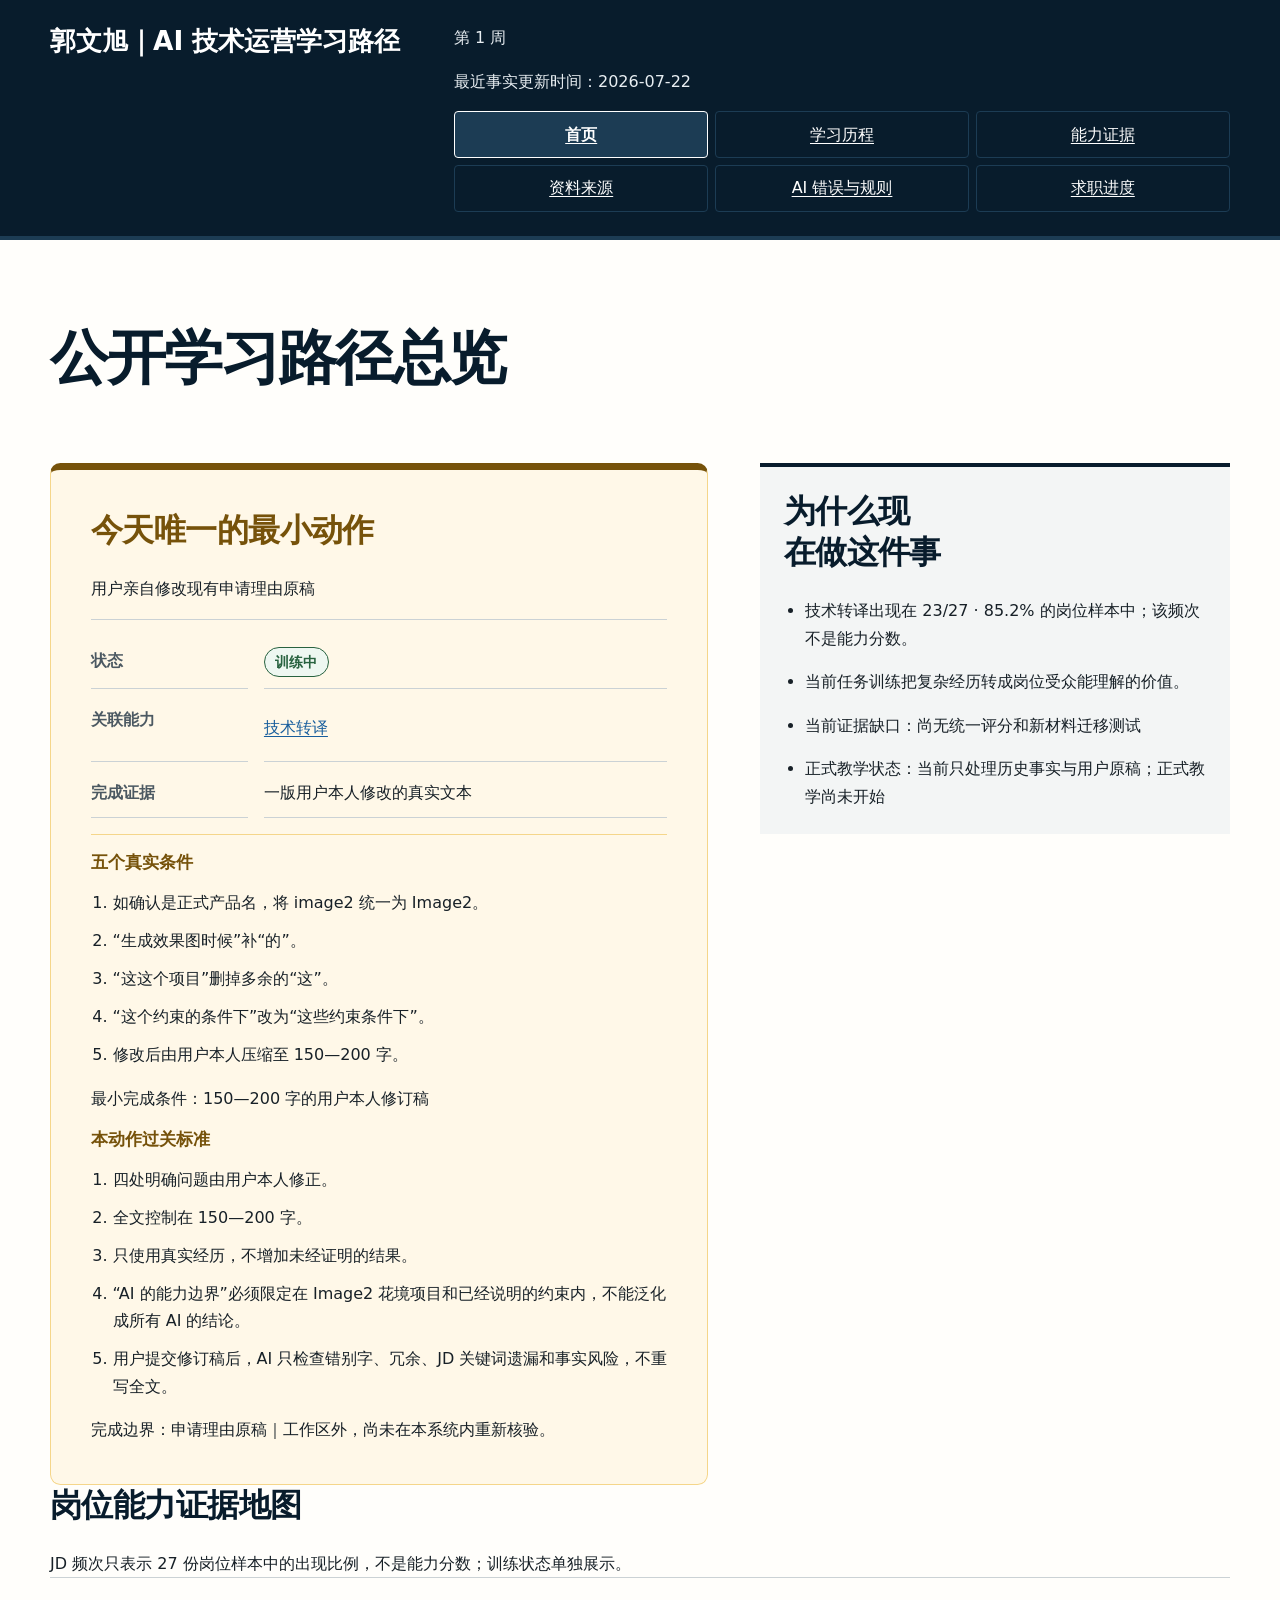
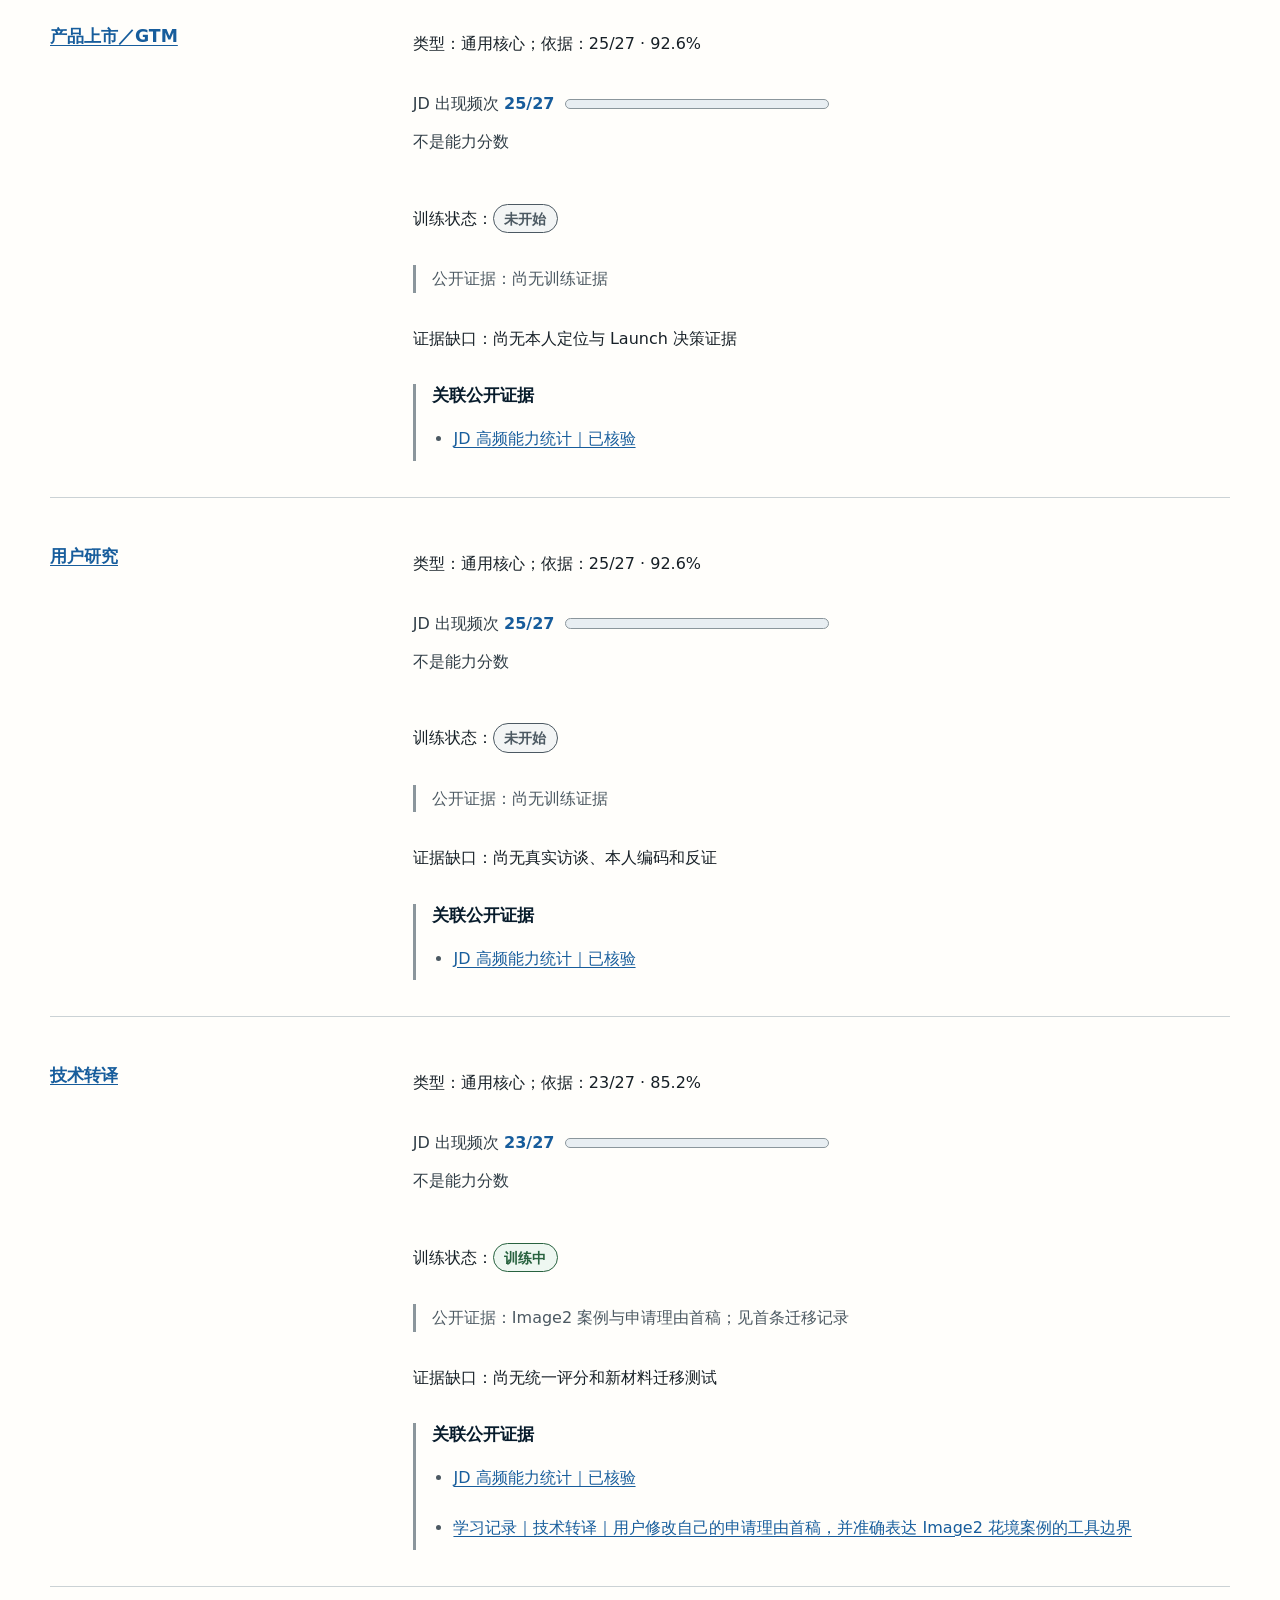
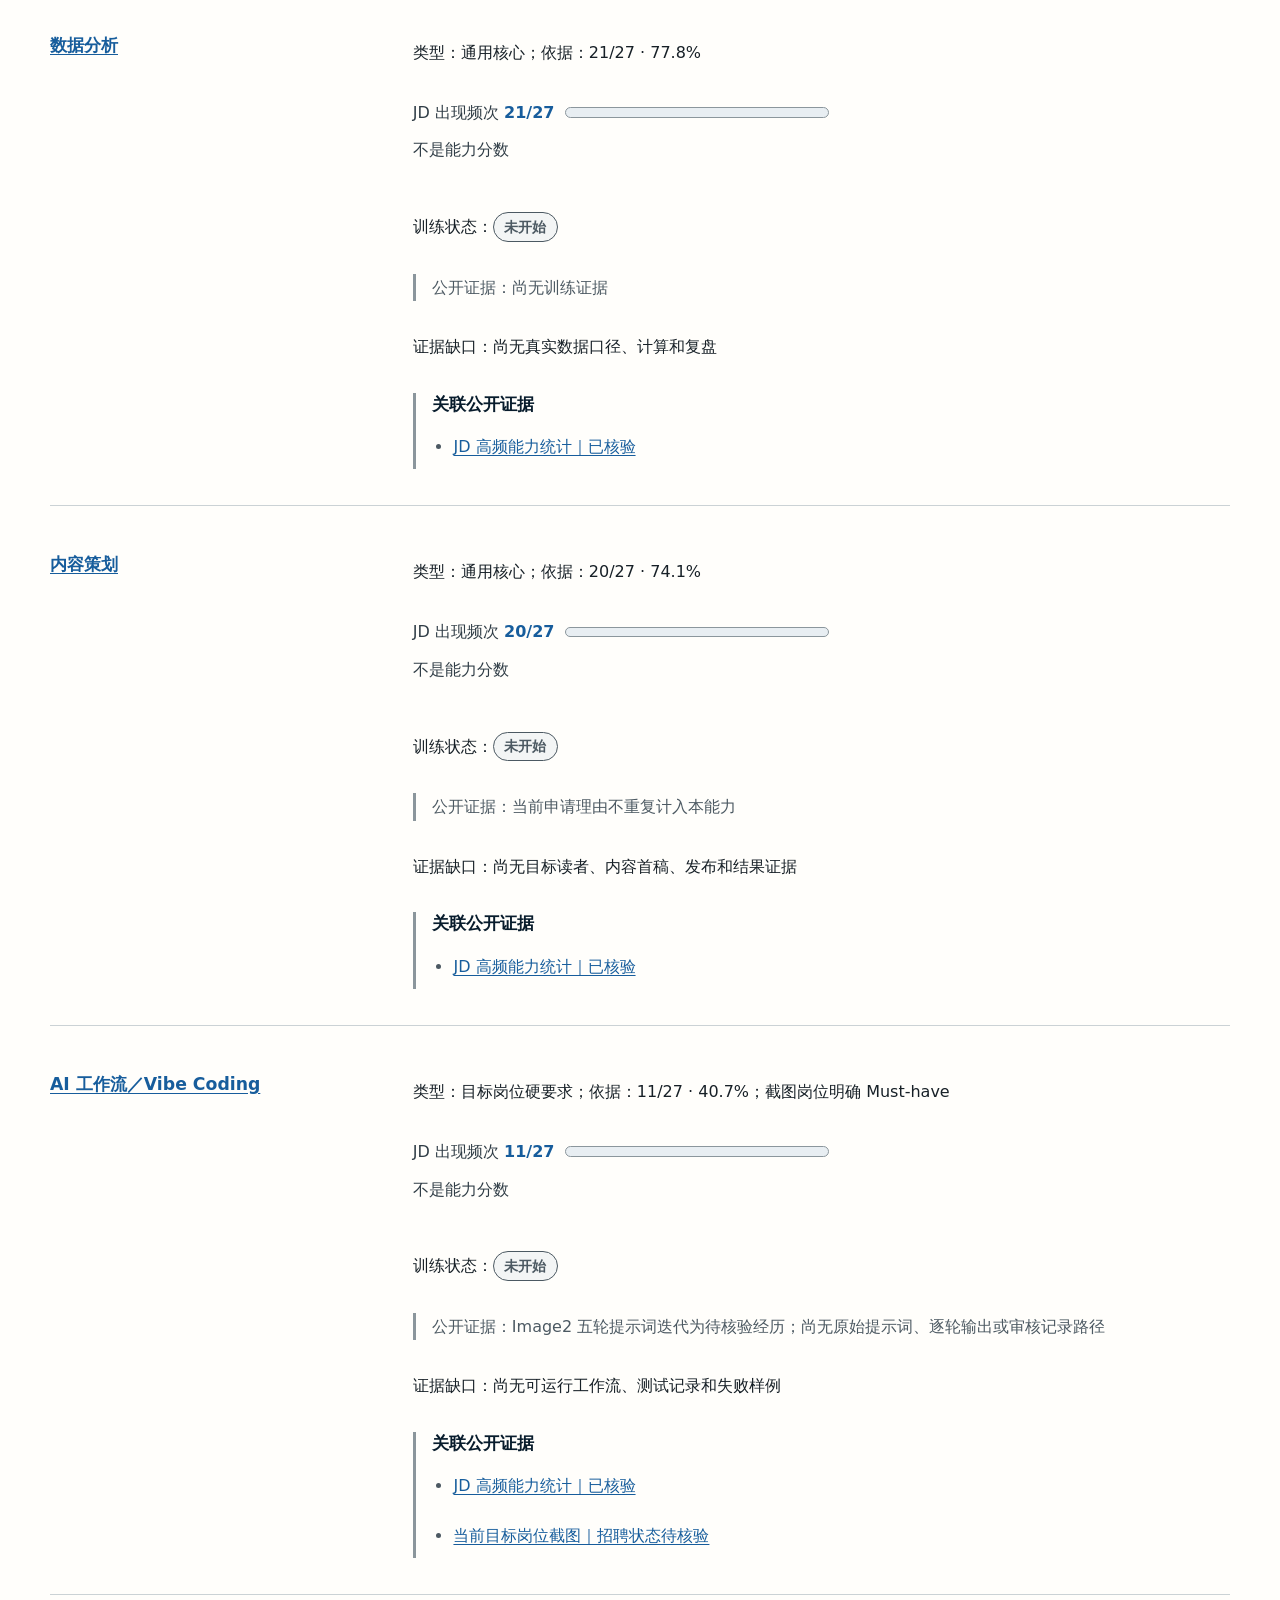
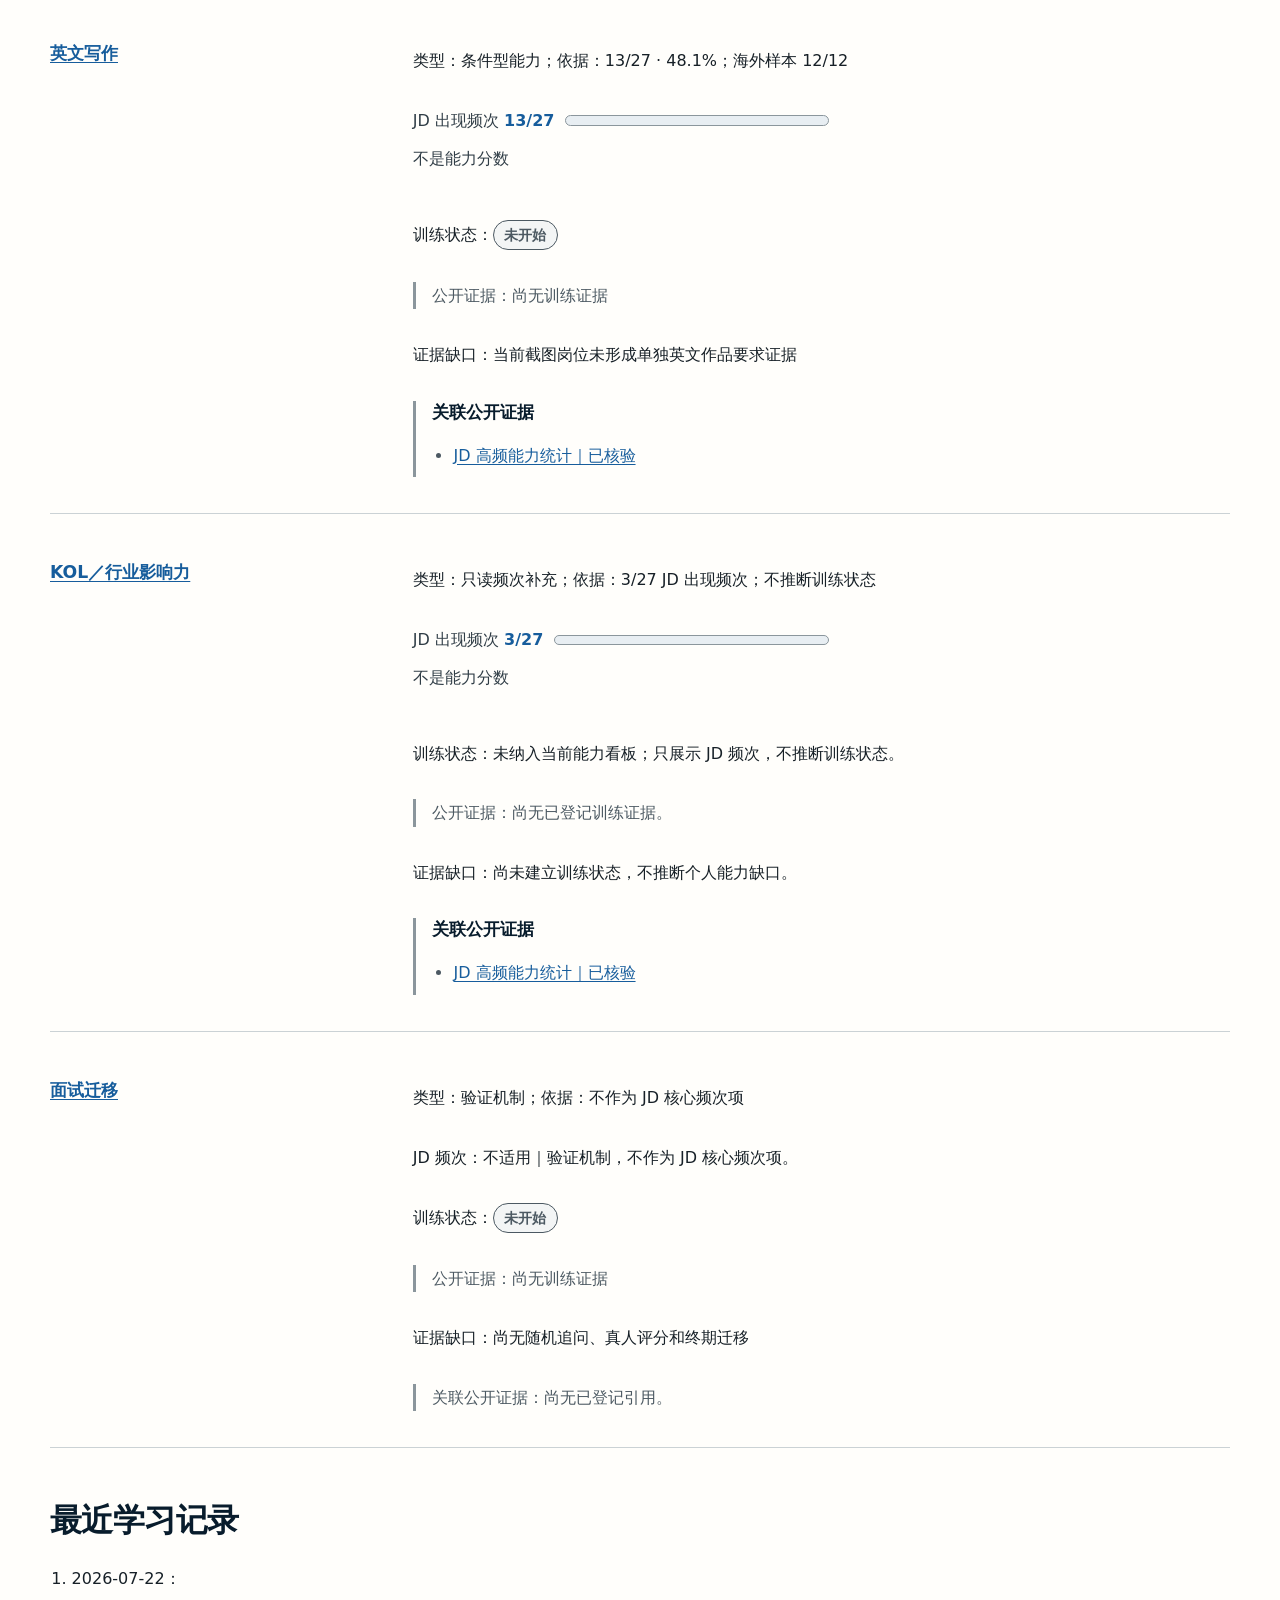
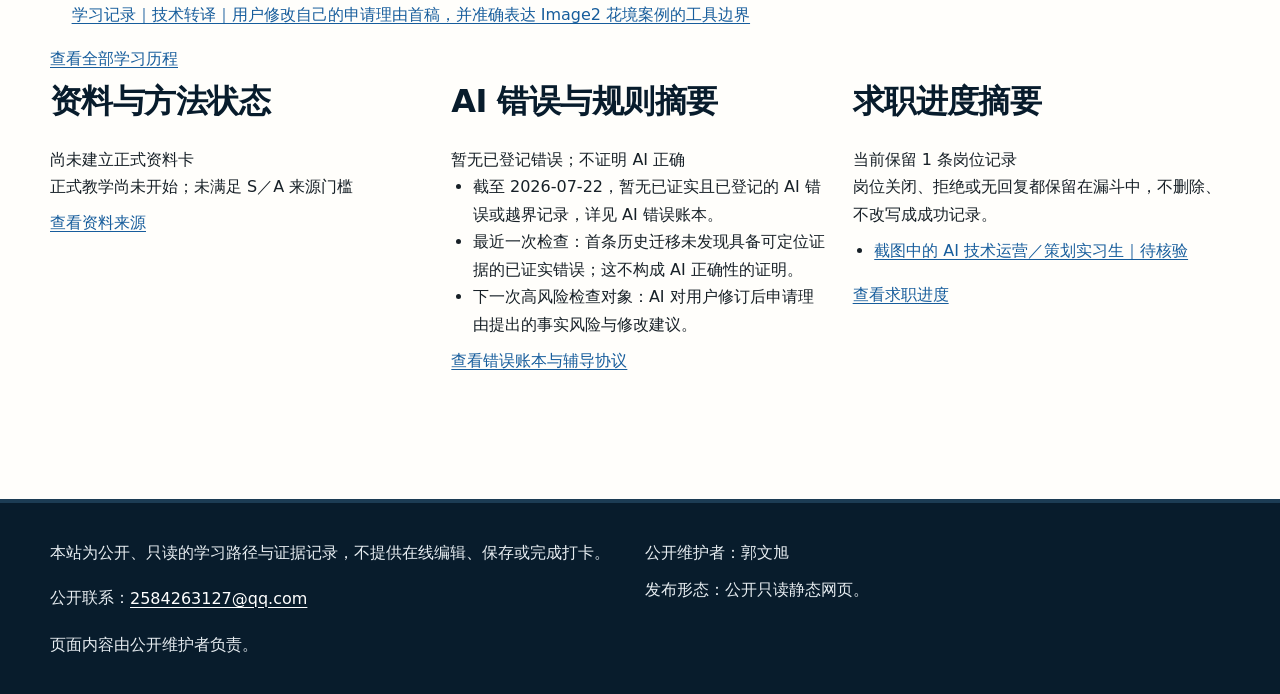
==== index.html @ a4976a93 "Publish learning path" ====
<!doctype html>
<html lang="zh-CN">
<head>
  <meta charset="utf-8">
  <meta name="viewport" content="width=device-width, initial-scale=1">
  <title>郭文旭｜AI 技术运营学习路径｜首页</title>
  <link rel="stylesheet" href="assets/site.css">
</head>
<body>
  <a class="skip-link" href="#main-content">跳到主要内容</a>
  <header class="site-header">
    <div class="page-shell">
      <p class="site-identity">郭文旭｜AI 技术运营学习路径</p>
      <p>第 1 周</p>
    <p>最近事实更新时间：<time datetime="2026-07-22">2026-07-22</time></p>
      <button class="nav-toggle" type="button" hidden data-nav-toggle aria-controls="site-navigation" aria-expanded="false">菜单</button>
      <nav id="site-navigation" class="site-nav" aria-label="主导航">
    <ul><li><a href="index.html" aria-current="page">首页</a></li><li><a href="learning.html">学习历程</a></li><li><a href="capabilities.html">能力证据</a></li><li><a href="sources.html">资料来源</a></li><li><a href="ai-errors.html">AI 错误与规则</a></li><li><a href="jobs.html">求职进度</a></li></ul>
  </nav>
    </div>
  </header>
  <main id="main-content" class="page-shell prose">
    <h1>公开学习路径总览</h1>
    <div class="action-cockpit">
    <section id="current-action" class="sole-action" aria-labelledby="current-action-title">
      <h2 id="current-action-title">今天唯一的最小动作</h2>
      <p>用户亲自修改现有申请理由原稿</p>
      <dl class="fact-list">
      <dt>状态</dt><dd><span class="status status--training">训练中</span></dd>
      <dt>关联能力</dt><dd><a href="capabilities.html#capability-technical-translation">技术转译</a></dd>
      <dt>完成证据</dt><dd>一版用户本人修改的真实文本</dd>
    </dl>
      <h3>五个真实条件</h3>
      <ol><li>如确认是正式产品名，将 image2 统一为 Image2。</li><li>“生成效果图时候”补“的”。</li><li>“这这个项目”删掉多余的“这”。</li><li>“这个约束的条件下”改为“这些约束条件下”。</li><li>修改后由用户本人压缩至 150—200 字。</li></ol>
      <p>最小完成条件：150—200 字的用户本人修订稿</p>
      <h3>本动作过关标准</h3>
      <ol><li>四处明确问题由用户本人修正。</li><li>全文控制在 150—200 字。</li><li>只使用真实经历，不增加未经证明的结果。</li><li>“AI 的能力边界”必须限定在 Image2 花境项目和已经说明的约束内，不能泛化成所有 AI 的结论。</li><li>用户提交修订稿后，AI 只检查错别字、冗余、JD 关键词遗漏和事实风险，不重写全文。</li></ol>
      <p>完成边界：申请理由原稿｜工作区外，尚未在本系统内重新核验。</p>
    </section>
    <section id="why-now" class="action-reason" aria-labelledby="why-now-title">
      <h2 id="why-now-title">为什么现在做这件事</h2>
      <ul>
        <li>技术转译出现在 23/27 · 85.2% 的岗位样本中；该频次不是能力分数。</li>
        <li>当前任务训练把复杂经历转成岗位受众能理解的价值。</li>
        <li>当前证据缺口：尚无统一评分和新材料迁移测试</li>
        <li>正式教学状态：当前只处理历史事实与用户原稿；正式教学尚未开始</li>
      </ul>
    </section>
    </div>
    <section id="capability-map" class="evidence-ledger" aria-labelledby="capability-map-title">
      <h2 id="capability-map-title">岗位能力证据地图</h2>
      <p>JD 频次只表示 27 份岗位样本中的出现比例，不是能力分数；训练状态单独展示。</p>
      <article id="home-capability-gtm" class="ledger-row">
    <h3><a href="capabilities.html#capability-gtm">产品上市／GTM</a></h3>
    <p>类型：通用核心；依据：25/27 · 92.6%</p>
    <figure class="frequency" aria-label="JD 出现频次 25/27；不是能力分数">
    <div class="frequency__meta">
      <span>JD 出现频次</span>
      <strong>25/27</strong>
    </div>
    <div class="frequency__track" aria-hidden="true">
      <span class="frequency__fill" style="--frequency: 25"></span>
    </div>
    <figcaption>不是能力分数</figcaption>
  </figure>
    <p>训练状态：<span class="status status--not-started">未开始</span></p>
    <p class="ledger-row__evidence">公开证据：尚无训练证据</p>
    <p>证据缺口：尚无本人定位与 Launch 决策证据</p>
    <div class="ledger-row__evidence related-evidence">
    <h3>关联公开证据</h3>
    <ul><li><a href="capabilities.html#evidence-JD-01">JD 高频能力统计｜已核验</a></li></ul>
  </div>
  </article><article id="home-capability-user-research" class="ledger-row">
    <h3><a href="capabilities.html#capability-user-research">用户研究</a></h3>
    <p>类型：通用核心；依据：25/27 · 92.6%</p>
    <figure class="frequency" aria-label="JD 出现频次 25/27；不是能力分数">
    <div class="frequency__meta">
      <span>JD 出现频次</span>
      <strong>25/27</strong>
    </div>
    <div class="frequency__track" aria-hidden="true">
      <span class="frequency__fill" style="--frequency: 25"></span>
    </div>
    <figcaption>不是能力分数</figcaption>
  </figure>
    <p>训练状态：<span class="status status--not-started">未开始</span></p>
    <p class="ledger-row__evidence">公开证据：尚无训练证据</p>
    <p>证据缺口：尚无真实访谈、本人编码和反证</p>
    <div class="ledger-row__evidence related-evidence">
    <h3>关联公开证据</h3>
    <ul><li><a href="capabilities.html#evidence-JD-01">JD 高频能力统计｜已核验</a></li></ul>
  </div>
  </article><article id="home-capability-technical-translation" class="ledger-row">
    <h3><a href="capabilities.html#capability-technical-translation">技术转译</a></h3>
    <p>类型：通用核心；依据：23/27 · 85.2%</p>
    <figure class="frequency" aria-label="JD 出现频次 23/27；不是能力分数">
    <div class="frequency__meta">
      <span>JD 出现频次</span>
      <strong>23/27</strong>
    </div>
    <div class="frequency__track" aria-hidden="true">
      <span class="frequency__fill" style="--frequency: 23"></span>
    </div>
    <figcaption>不是能力分数</figcaption>
  </figure>
    <p>训练状态：<span class="status status--training">训练中</span></p>
    <p class="ledger-row__evidence">公开证据：Image2 案例与申请理由首稿；见首条迁移记录</p>
    <p>证据缺口：尚无统一评分和新材料迁移测试</p>
    <div class="ledger-row__evidence related-evidence">
    <h3>关联公开证据</h3>
    <ul><li><a href="capabilities.html#evidence-JD-01">JD 高频能力统计｜已核验</a></li><li><a href="learning.html#learning-LOG-01">学习记录｜技术转译｜用户修改自己的申请理由首稿，并准确表达 Image2 花境案例的工具边界</a></li></ul>
  </div>
  </article><article id="home-capability-data-analysis" class="ledger-row">
    <h3><a href="capabilities.html#capability-data-analysis">数据分析</a></h3>
    <p>类型：通用核心；依据：21/27 · 77.8%</p>
    <figure class="frequency" aria-label="JD 出现频次 21/27；不是能力分数">
    <div class="frequency__meta">
      <span>JD 出现频次</span>
      <strong>21/27</strong>
    </div>
    <div class="frequency__track" aria-hidden="true">
      <span class="frequency__fill" style="--frequency: 21"></span>
    </div>
    <figcaption>不是能力分数</figcaption>
  </figure>
    <p>训练状态：<span class="status status--not-started">未开始</span></p>
    <p class="ledger-row__evidence">公开证据：尚无训练证据</p>
    <p>证据缺口：尚无真实数据口径、计算和复盘</p>
    <div class="ledger-row__evidence related-evidence">
    <h3>关联公开证据</h3>
    <ul><li><a href="capabilities.html#evidence-JD-01">JD 高频能力统计｜已核验</a></li></ul>
  </div>
  </article><article id="home-capability-content-planning" class="ledger-row">
    <h3><a href="capabilities.html#capability-content-planning">内容策划</a></h3>
    <p>类型：通用核心；依据：20/27 · 74.1%</p>
    <figure class="frequency" aria-label="JD 出现频次 20/27；不是能力分数">
    <div class="frequency__meta">
      <span>JD 出现频次</span>
      <strong>20/27</strong>
    </div>
    <div class="frequency__track" aria-hidden="true">
      <span class="frequency__fill" style="--frequency: 20"></span>
    </div>
    <figcaption>不是能力分数</figcaption>
  </figure>
    <p>训练状态：<span class="status status--not-started">未开始</span></p>
    <p class="ledger-row__evidence">公开证据：当前申请理由不重复计入本能力</p>
    <p>证据缺口：尚无目标读者、内容首稿、发布和结果证据</p>
    <div class="ledger-row__evidence related-evidence">
    <h3>关联公开证据</h3>
    <ul><li><a href="capabilities.html#evidence-JD-01">JD 高频能力统计｜已核验</a></li></ul>
  </div>
  </article><article id="home-capability-ai-workflow" class="ledger-row">
    <h3><a href="capabilities.html#capability-ai-workflow">AI 工作流／Vibe Coding</a></h3>
    <p>类型：目标岗位硬要求；依据：11/27 · 40.7%；截图岗位明确 Must-have</p>
    <figure class="frequency" aria-label="JD 出现频次 11/27；不是能力分数">
    <div class="frequency__meta">
      <span>JD 出现频次</span>
      <strong>11/27</strong>
    </div>
    <div class="frequency__track" aria-hidden="true">
      <span class="frequency__fill" style="--frequency: 11"></span>
    </div>
    <figcaption>不是能力分数</figcaption>
  </figure>
    <p>训练状态：<span class="status status--not-started">未开始</span></p>
    <p class="ledger-row__evidence">公开证据：Image2 五轮提示词迭代为待核验经历；尚无原始提示词、逐轮输出或审核记录路径</p>
    <p>证据缺口：尚无可运行工作流、测试记录和失败样例</p>
    <div class="ledger-row__evidence related-evidence">
    <h3>关联公开证据</h3>
    <ul><li><a href="capabilities.html#evidence-JD-01">JD 高频能力统计｜已核验</a></li><li><a href="capabilities.html#evidence-JD-02">当前目标岗位截图｜招聘状态待核验</a></li></ul>
  </div>
  </article><article id="home-capability-english-writing" class="ledger-row">
    <h3><a href="capabilities.html#capability-english-writing">英文写作</a></h3>
    <p>类型：条件型能力；依据：13/27 · 48.1%；海外样本 12/12</p>
    <figure class="frequency" aria-label="JD 出现频次 13/27；不是能力分数">
    <div class="frequency__meta">
      <span>JD 出现频次</span>
      <strong>13/27</strong>
    </div>
    <div class="frequency__track" aria-hidden="true">
      <span class="frequency__fill" style="--frequency: 13"></span>
    </div>
    <figcaption>不是能力分数</figcaption>
  </figure>
    <p>训练状态：<span class="status status--not-started">未开始</span></p>
    <p class="ledger-row__evidence">公开证据：尚无训练证据</p>
    <p>证据缺口：当前截图岗位未形成单独英文作品要求证据</p>
    <div class="ledger-row__evidence related-evidence">
    <h3>关联公开证据</h3>
    <ul><li><a href="capabilities.html#evidence-JD-01">JD 高频能力统计｜已核验</a></li></ul>
  </div>
  </article><article id="home-capability-kol-industry-influence" class="ledger-row">
    <h3><a href="capabilities.html#capability-kol-industry-influence">KOL／行业影响力</a></h3>
    <p>类型：只读频次补充；依据：3/27 JD 出现频次；不推断训练状态</p>
    <figure class="frequency" aria-label="JD 出现频次 3/27；不是能力分数">
    <div class="frequency__meta">
      <span>JD 出现频次</span>
      <strong>3/27</strong>
    </div>
    <div class="frequency__track" aria-hidden="true">
      <span class="frequency__fill" style="--frequency: 3"></span>
    </div>
    <figcaption>不是能力分数</figcaption>
  </figure>
    <p>训练状态：未纳入当前能力看板；只展示 JD 频次，不推断训练状态。</p>
    <p class="ledger-row__evidence">公开证据：尚无已登记训练证据。</p>
    <p>证据缺口：尚未建立训练状态，不推断个人能力缺口。</p>
    <div class="ledger-row__evidence related-evidence">
    <h3>关联公开证据</h3>
    <ul><li><a href="capabilities.html#evidence-JD-01">JD 高频能力统计｜已核验</a></li></ul>
  </div>
  </article><article id="home-capability-interview-transfer" class="ledger-row">
    <h3><a href="capabilities.html#capability-interview-transfer">面试迁移</a></h3>
    <p>类型：验证机制；依据：不作为 JD 核心频次项</p>
    <p>JD 频次：不适用｜验证机制，不作为 JD 核心频次项。</p>
    <p>训练状态：<span class="status status--not-started">未开始</span></p>
    <p class="ledger-row__evidence">公开证据：尚无训练证据</p>
    <p>证据缺口：尚无随机追问、真人评分和终期迁移</p>
    <p class="ledger-row__evidence">关联公开证据：尚无已登记引用。</p>
  </article>
    </section>
    <section id="recent-learning" class="recent-learning timeline" aria-labelledby="recent-learning-title">
      <h2 id="recent-learning-title">最近学习记录</h2>
      <ol><li>
    <time datetime="2026-07-22">2026-07-22</time>：
    <a href="learning.html#learning-LOG-01">学习记录｜技术转译｜用户修改自己的申请理由首稿，并准确表达 Image2 花境案例的工具边界</a>
  </li></ol>
      <p><a href="learning.html">查看全部学习历程</a></p>
    </section>
    <div class="summary-rail">
    <section id="sources-summary" aria-labelledby="sources-summary-title">
      <h2 id="sources-summary-title">资料与方法状态</h2>
      <p>尚未建立正式资料卡</p>
      <p>正式教学尚未开始；未满足 S／A 来源门槛</p>
      <p><a href="sources.html">查看资料来源</a></p>
    </section>
    <section id="ai-summary" aria-labelledby="ai-summary-title">
      <h2 id="ai-summary-title">AI 错误与规则摘要</h2>
      <p>暂无已登记错误；不证明 AI 正确</p>
      <ul><li>截至 2026-07-22，暂无已证实且已登记的 AI 错误或越界记录，详见 AI 错误账本。</li><li>最近一次检查：首条历史迁移未发现具备可定位证据的已证实错误；这不构成 AI 正确性的证明。</li><li>下一次高风险检查对象：AI 对用户修订后申请理由提出的事实风险与修改建议。</li></ul>
      <p><a href="ai-errors.html">查看错误账本与辅导协议</a></p>
    </section>
    <section id="jobs-summary" aria-labelledby="jobs-summary-title">
      <h2 id="jobs-summary-title">求职进度摘要</h2>
      <p>当前保留 1 条岗位记录</p>
      <p>岗位关闭、拒绝或无回复都保留在漏斗中，不删除、不改写成成功记录。</p>
      <ul><li><a href="jobs.html#job-JD-02">截图中的 AI 技术运营／策划实习生｜待核验</a></li></ul>
      <p><a href="jobs.html">查看求职进度</a></p>
    </section>
    </div>
  </main>
  <footer class="site-footer">
    <div class="page-shell">
      <p>本站为公开、只读的学习路径与证据记录，不提供在线编辑、保存或完成打卡。</p>
      <p>公开维护者：郭文旭</p>
      <p>公开联系：<a href="mailto:2584263127@qq.com">2584263127@qq.com</a></p>
      <p>发布形态：公开只读静态网页。</p>
      <p>页面内容由公开维护者负责。</p>
    </div>
  </footer>
  <script src="assets/site.js" defer></script>
</body>
</html>
---- assets/site.css ----
@layer reset, tokens, base, layout, components, utilities, preferences;

@layer reset {
  *,
  *::before,
  *::after {
    box-sizing: border-box;
  }

  html {
    color-scheme: light;
    text-size-adjust: 100%;
  }

  body,
  h1,
  h2,
  h3,
  p,
  ul,
  ol,
  dl,
  dd,
  figure {
    margin: 0;
  }

  ul,
  ol {
    padding-inline-start: 1.35rem;
  }

  button,
  input,
  select,
  textarea {
    font: inherit;
  }

  img,
  svg {
    display: block;
    max-inline-size: 100%;
  }

  table {
    border-collapse: collapse;
    border-spacing: 0;
  }
}

@layer tokens {
  :root {
    --navy-950: #081c2c;
    --navy-900: #102b40;
    --navy-800: #1c3c54;
    --navy-100: #e8eef2;
    --amber-50: #fff8e8;
    --amber-200: #f5d68a;
    --amber-800: #76520a;
    --blue-700: #175d9c;
    --blue-800: #134c80;
    --green-800: #28623f;
    --green-50: #eef7f1;
    --ink-950: #172027;
    --ink-800: #303d46;
    --ink-700: #4c5962;
    --ink-500: #6c7780;
    --paper: #fffefb;
    --surface: #ffffff;
    --surface-muted: #f3f5f5;
    --line: #cbd2d5;
    --line-strong: #8b969c;
    --focus: #202c33;
    --measure: 46rem;
    --space-1: 0.35rem;
    --space-2: 0.65rem;
    --space-3: 1rem;
    --space-4: 1.5rem;
    --space-5: 2.25rem;
    --space-6: 3.25rem;
    --radius-sm: 0.25rem;
    --radius-md: 0.65rem;
  }
}

@layer base {
  html {
    background: var(--paper);
    scroll-behavior: smooth;
  }

  body {
    min-inline-size: 20rem;
    color: var(--ink-950);
    background: var(--paper);
    font-family: "Microsoft YaHei", "PingFang SC", "Hiragino Sans GB", system-ui, sans-serif;
    font-size: 1rem;
    line-height: 1.72;
    text-rendering: optimizeLegibility;
  }

  main {
    display: block;
  }

  h1,
  h2,
  h3 {
    color: var(--navy-950);
    font-weight: 700;
    line-height: 1.28;
    text-wrap: balance;
  }

  h1 {
    max-inline-size: 18ch;
    font-size: clamp(2rem, 8vw, 3.7rem);
    letter-spacing: -0.035em;
  }

  h2 {
    font-size: clamp(1.35rem, 4vw, 2rem);
    letter-spacing: -0.018em;
  }

  h3 {
    font-size: 1.08rem;
  }

  p,
  li,
  dt,
  dd {
    max-inline-size: var(--measure);
  }

  a {
    color: var(--blue-700);
    text-decoration-color: currentColor;
    text-decoration-thickness: 0.08em;
    text-underline-offset: 0.18em;
  }

  a:hover {
    color: var(--blue-800);
    text-decoration-thickness: 0.14em;
  }

  a,
  code,
  td,
  dd {
    overflow-wrap: anywhere;
    word-break: break-word;
  }

  code {
    padding: 0.08em 0.25em;
    border: 1px solid var(--line);
    border-radius: var(--radius-sm);
    background: var(--surface-muted);
    font-family: ui-monospace, "Cascadia Mono", "Microsoft YaHei", monospace;
    font-size: 0.92em;
  }

  pre,
  pre code {
    max-inline-size: 100%;
    white-space: pre-wrap;
    overflow-wrap: anywhere;
    word-break: break-word;
  }

  strong {
    font-weight: 700;
  }

  :focus-visible {
    outline: 3px solid var(--focus);
    outline-offset: 3px;
    scroll-margin-block: 0.75rem;
  }

  .site-header :focus-visible,
  .site-footer :focus-visible {
    outline-color: var(--surface);
  }

  ::selection {
    color: var(--surface);
    background: var(--navy-800);
  }
}

@layer layout {
  .page-shell {
    inline-size: min(calc(100% - 2rem), 73.75rem);
    margin-inline: auto;
  }

  .site-header {
    background: var(--navy-950);
    color: var(--surface);
    border-block-end: 0.25rem solid var(--navy-800);
  }

  .site-header .page-shell {
    display: grid;
    gap: var(--space-3);
    padding-block: var(--space-4);
  }

  .site-header p {
    color: var(--navy-100);
  }

  .site-identity {
    color: var(--surface) !important;
    font-size: clamp(1.2rem, 5vw, 1.65rem);
    font-weight: 700;
    line-height: 1.3;
  }

  .site-nav,
  .site-nav li,
  .action-cockpit > *,
  .summary-rail > *,
  .evidence-ledger > *,
  .timeline > *,
  .fact-list > *,
  .prose > * {
    min-inline-size: 0;
  }

  .site-nav ul {
    display: grid;
    grid-template-columns: repeat(2, minmax(0, 1fr));
    gap: 0.4rem;
    padding: 0;
    list-style: none;
  }

  .site-nav a {
    display: flex;
    align-items: center;
    justify-content: center;
    min-block-size: 2.75rem;
    padding: 0.55rem 0.7rem;
    color: var(--surface);
    border: 1px solid var(--navy-800);
    border-radius: var(--radius-sm);
    text-align: center;
    text-decoration: underline;
    text-underline-offset: 0.2em;
  }

  .site-nav a[aria-current="page"] {
    border-color: var(--surface);
    background: var(--navy-800);
    font-weight: 700;
  }

  .prose {
    padding-block: clamp(2.25rem, 8vw, 5rem);
  }

  .prose > h1 {
    margin-block-end: clamp(2.25rem, 7vw, 4.25rem);
  }

  .prose > section + section,
  .prose > article + article,
  .prose > p + section {
    margin-block-start: var(--space-6);
  }

  .prose section > h2,
  .prose section > header {
    margin-block-end: var(--space-4);
  }

  .action-cockpit {
    display: grid;
    gap: var(--space-4);
    align-items: start;
  }

  .summary-rail {
    display: grid;
    grid-template-columns: minmax(0, 1fr);
    gap: var(--space-4);
  }

  .evidence-ledger,
  .capability-register,
  .source-register,
  .error-register,
  .job-register,
  .timeline {
    display: grid;
    gap: 0;
  }

  .site-footer {
    margin-block-start: var(--space-5);
    color: var(--navy-100);
    background: var(--navy-950);
    border-block-start: 0.25rem solid var(--navy-800);
  }

  .site-footer .page-shell {
    display: grid;
    gap: var(--space-2);
    padding-block: var(--space-5);
  }

  .site-footer a {
    color: var(--surface);
  }

  @media (min-width: 48rem) {
    .site-header .page-shell {
      grid-template-columns: minmax(13rem, 1fr) minmax(28rem, 2fr);
      align-items: end;
    }

    .site-header .site-identity {
      align-self: start;
      grid-row: 1 / span 2;
    }

    .site-header .site-nav {
      grid-column: 2;
    }

    .site-nav ul {
      grid-template-columns: repeat(3, minmax(0, 1fr));
    }

    .action-cockpit {
      grid-template-columns: minmax(0, 3fr) minmax(15rem, 2fr);
      gap: clamp(1.5rem, 4vw, 3.5rem);
    }

    .summary-rail {
      grid-template-columns: repeat(2, minmax(0, 1fr));
    }

    .site-footer .page-shell {
      grid-template-columns: repeat(2, minmax(0, 1fr));
    }
  }

  @media (min-width: 80rem) {
    .page-shell {
      max-inline-size: 73.75rem;
    }

    .action-cockpit {
      grid-template-columns: minmax(0, 7fr) minmax(20rem, 5fr);
    }

    .summary-rail {
      grid-template-columns: repeat(3, minmax(0, 1fr));
    }
  }
}

@layer components {
  .skip-link {
    position: fixed;
    z-index: 10;
    inset-block-start: 0.5rem;
    inset-inline-start: 0.5rem;
    min-block-size: 2.75rem;
    padding: 0.65rem 1rem;
    color: var(--surface);
    background: var(--navy-950);
    border: 2px solid var(--surface);
    transform: translateY(-150%);
  }

  .skip-link:focus {
    transform: translateY(0);
  }

  .nav-toggle {
    inline-size: 100%;
    min-block-size: 2.75rem;
    padding: 0.55rem 1rem;
    color: var(--surface);
    background: transparent;
    border: 1px solid var(--surface);
    border-radius: var(--radius-sm);
    cursor: pointer;
  }

  .nav-ready .nav-toggle[aria-expanded="false"] + .site-nav {
    display: none;
  }

  .sole-action {
    padding: clamp(1.25rem, 5vw, 2.5rem);
    background: var(--amber-50);
    border: 1px solid var(--amber-200);
    border-block-start: 0.45rem solid var(--amber-800);
    border-radius: var(--radius-md);
  }

  .sole-action > * + * {
    margin-block-start: var(--space-3);
  }

  .sole-action h2,
  .sole-action h3 {
    color: var(--amber-800);
  }

  .sole-action dl {
    display: grid;
    grid-template-columns: minmax(6rem, max-content) minmax(0, 1fr);
    gap: 0.35rem 1rem;
    padding-block: var(--space-3);
    border-block: 1px solid var(--amber-200);
  }

  .sole-action dt {
    color: var(--amber-800);
    font-weight: 700;
  }

  .sole-action ol,
  .sole-action ul {
    display: grid;
    gap: var(--space-2);
  }

  .action-reason {
    padding: var(--space-4);
    border-block-start: 0.25rem solid var(--navy-950);
    background: var(--surface-muted);
  }

  .action-reason h2 {
    max-inline-size: 12ch;
  }

  .action-reason ul {
    display: grid;
    gap: var(--space-3);
    margin-block-start: var(--space-4);
  }

  .summary-panel {
    padding-block: var(--space-4);
    border-block-start: 2px solid var(--navy-950);
  }

  .summary-panel > * + * {
    margin-block-start: var(--space-2);
  }

  .summary-panel h2 {
    font-size: 1.25rem;
  }

  .ledger-row,
  .timeline-entry,
  .source-register > article,
  .error-register > article,
  .job-register > article,
  .capability-register > article {
    padding-block: var(--space-5);
    border-block-start: 1px solid var(--line);
  }

  .ledger-row:last-child,
  .timeline-entry:last-child,
  .source-register > article:last-child,
  .error-register > article:last-child,
  .job-register > article:last-child,
  .capability-register > article:last-child {
    border-block-end: 1px solid var(--line);
  }

  .ledger-row > *,
  .timeline-entry > *,
  .source-register > article > *,
  .error-register > article > *,
  .job-register > article > *,
  .capability-register > article > * {
    margin-block-start: var(--space-3);
  }

  .ledger-row > :first-child,
  .timeline-entry > :first-child,
  .source-register > article > :first-child,
  .error-register > article > :first-child,
  .job-register > article > :first-child,
  .capability-register > article > :first-child {
    margin-block-start: 0;
  }

  .ledger-row__heading {
    display: flex;
    flex-wrap: wrap;
    gap: var(--space-2) var(--space-3);
    align-items: baseline;
  }

  .ledger-row__evidence,
  .related-evidence {
    padding-inline-start: var(--space-3);
    border-inline-start: 0.2rem solid var(--line-strong);
    color: var(--ink-700);
  }

  .related-evidence ul {
    display: grid;
    gap: var(--space-1);
    margin-block-start: var(--space-2);
  }

  .fact-list,
  dl.fact-list {
    display: grid;
    grid-template-columns: minmax(0, 1fr);
    border-block-start: 1px solid var(--line);
  }

  .fact-list dt,
  .fact-list dd {
    padding-block: 0.7rem;
    border-block-end: 1px solid var(--line);
  }

  .fact-list dt {
    padding-inline-end: var(--space-3);
    padding-block-end: 0.2rem;
    color: var(--ink-700);
    font-weight: 700;
  }

  .fact-list dd {
    min-inline-size: 0;
    padding-block-start: 0.2rem;
  }

  .status {
    display: inline-flex;
    align-items: center;
    min-block-size: 1.85rem;
    padding: 0.18rem 0.65rem;
    color: var(--ink-800);
    background: var(--surface);
    border: 1px solid currentColor;
    border-radius: 99rem;
    font-size: 0.9rem;
    font-weight: 700;
    line-height: 1.25;
  }

  .status--training,
  .status--verified,
  .status--positive {
    color: var(--green-800);
    background: var(--green-50);
  }

  .status--pending,
  .status--not-started,
  .status--unmeasured,
  .status--neutral {
    color: var(--ink-700);
    background: var(--surface-muted);
  }

  .status--closed,
  .status--rejected,
  .status--warning {
    color: var(--ink-950);
    background: var(--surface-muted);
    border-style: dashed;
  }

  .frequency {
    display: grid;
    grid-template-columns: minmax(4.2rem, max-content) minmax(6rem, 1fr);
    gap: var(--space-2);
    align-items: center;
    max-inline-size: 26rem;
    margin-block: var(--space-3);
    color: var(--ink-800);
  }

  .frequency strong {
    color: var(--blue-700);
    font-variant-numeric: tabular-nums;
  }

  .frequency__track {
    overflow: hidden;
    block-size: 0.65rem;
    background: var(--navy-100);
    border: 1px solid var(--line-strong);
    border-radius: 99rem;
  }

  .frequency__fill {
    inline-size: calc(min(var(--frequency), 27) / 27 * 100%);
    max-inline-size: 100%;
    block-size: 100%;
    background: var(--blue-700);
  }

  .empty-state,
  [role="status"].empty-state {
    padding: var(--space-4);
    border: 1px dashed var(--line-strong);
    background: var(--surface-muted);
  }

  .empty-state > * + * {
    margin-block-start: var(--space-2);
  }

  .timeline {
    position: relative;
  }

  .timeline-entry {
    padding-inline-start: var(--space-4);
    border-inline-start: 0.2rem solid var(--line-strong);
  }

  .timeline-entry header p,
  .timeline-entry time {
    color: var(--ink-700);
    font-variant-numeric: tabular-nums;
  }

  .responsive-table {
    display: block;
    inline-size: 100%;
    margin-block: var(--space-4);
  }

  .responsive-table thead {
    position: absolute;
    inline-size: 1px;
    block-size: 1px;
    overflow: hidden;
    clip-path: inset(50%);
    white-space: nowrap;
  }

  .responsive-table tbody,
  .responsive-table tr,
  .responsive-table td {
    display: block;
    inline-size: 100%;
  }

  .responsive-table tr {
    padding-block: var(--space-2);
    border-block-start: 1px solid var(--line-strong);
  }

  .responsive-table tr:last-child {
    border-block-end: 1px solid var(--line-strong);
  }

  .responsive-table td {
    display: grid;
    grid-template-columns: minmax(6.5rem, 0.8fr) minmax(0, 1.4fr);
    gap: var(--space-3);
    padding-block: var(--space-2);
    text-align: start;
  }

  .responsive-table td::before {
    content: attr(data-label);
    color: var(--ink-700);
    font-weight: 700;
  }

  @media (min-width: 48rem) {
    .nav-toggle {
      display: none;
    }

    .nav-ready .nav-toggle[aria-expanded="false"] + .site-nav {
      display: block;
    }

    .ledger-row,
    .capability-register > article {
      display: grid;
      grid-template-columns: minmax(12rem, 0.8fr) minmax(0, 2fr);
      gap: var(--space-3) var(--space-5);
    }

    .ledger-row > h3,
    .capability-register > article > h2 {
      grid-column: 1;
    }

    .ledger-row > :not(h3),
    .capability-register > article > :not(h2) {
      grid-column: 2;
    }

    .fact-list,
    dl.fact-list {
      grid-template-columns: minmax(7rem, 0.7fr) minmax(0, 1.8fr);
    }

    .fact-list dt,
    .fact-list dd {
      padding-block: 0.7rem;
    }

    .responsive-table {
      display: table;
    }

    .responsive-table thead {
      position: static;
      inline-size: auto;
      block-size: auto;
      overflow: visible;
      clip-path: none;
      white-space: normal;
    }

    .responsive-table tbody {
      display: table-row-group;
    }

    .responsive-table tr {
      display: table-row;
      padding: 0;
      border: 0;
    }

    .responsive-table th,
    .responsive-table td {
      display: table-cell;
      inline-size: auto;
      padding: 0.75rem;
      border: 1px solid var(--line);
      text-align: start;
      vertical-align: top;
    }

    .responsive-table th {
      color: var(--surface);
      background: var(--navy-950);
    }

    .responsive-table td::before {
      content: none;
    }
  }
}

@layer utilities {
  .prose a,
  .site-footer a {
    display: inline-flex;
    align-items: center;
    max-inline-size: 100%;
    min-inline-size: 2.75rem;
    min-block-size: 2.75rem;
  }

  .prose a {
    text-decoration: underline;
  }

  .muted,
  .boundary-note {
    color: var(--ink-700);
  }

  .boundary-note {
    padding-inline-start: var(--space-3);
    border-inline-start: 0.2rem solid var(--line-strong);
  }

  .visually-hidden {
    position: absolute;
    inline-size: 1px;
    block-size: 1px;
    overflow: hidden;
    clip-path: inset(50%);
    white-space: nowrap;
  }

  .flow > * + * {
    margin-block-start: var(--space-3);
  }
}

@layer preferences {
  @media (prefers-reduced-motion: reduce) {
    html {
      scroll-behavior: auto;
    }

    *,
    *::before,
    *::after {
      animation-duration: 0.01ms !important;
      animation-iteration-count: 1 !important;
      transition-duration: 0.01ms !important;
    }
  }

  @media (forced-colors: active) {
    .site-header,
    .site-footer,
    .sole-action,
    .action-reason,
    .empty-state,
    .responsive-table th {
      forced-color-adjust: auto;
    }

    .frequency__track,
    .frequency__fill {
      border: 1px solid CanvasText;
    }

    .frequency__fill {
      background: Highlight;
    }
  }

  @media print {
    @page {
      margin: 1.5cm;
    }

    html,
    body {
      color: #000;
      background: #fff;
    }

    .skip-link,
    .nav-toggle,
    .site-nav {
      display: none !important;
    }

    .site-header,
    .site-footer {
      color: #000;
      background: #fff;
      border-color: #000;
    }

    .site-header p,
    .site-identity,
    .site-footer a {
      color: #000 !important;
    }

    .page-shell {
      inline-size: 100%;
      max-inline-size: none;
    }

    a {
      color: #000;
    }

    article,
    section,
    dl,
    table {
      break-inside: avoid;
    }
  }
}
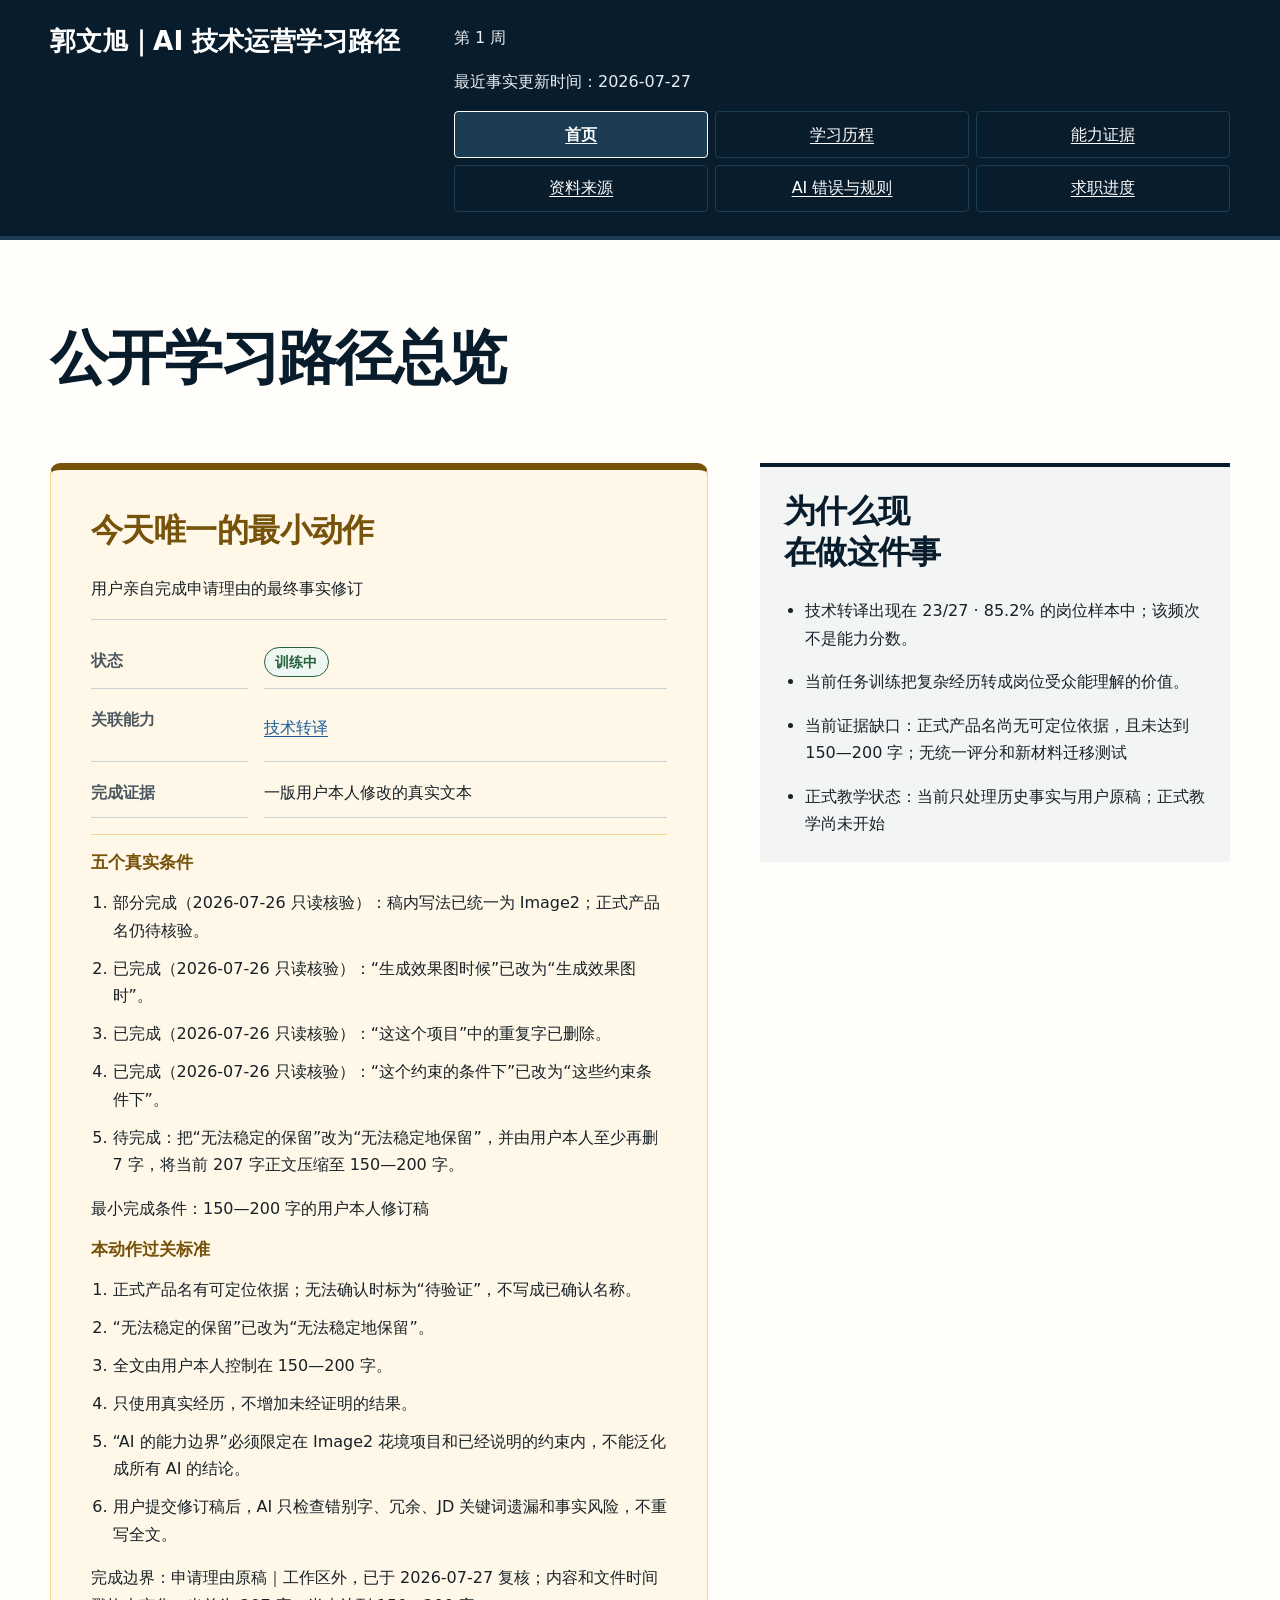
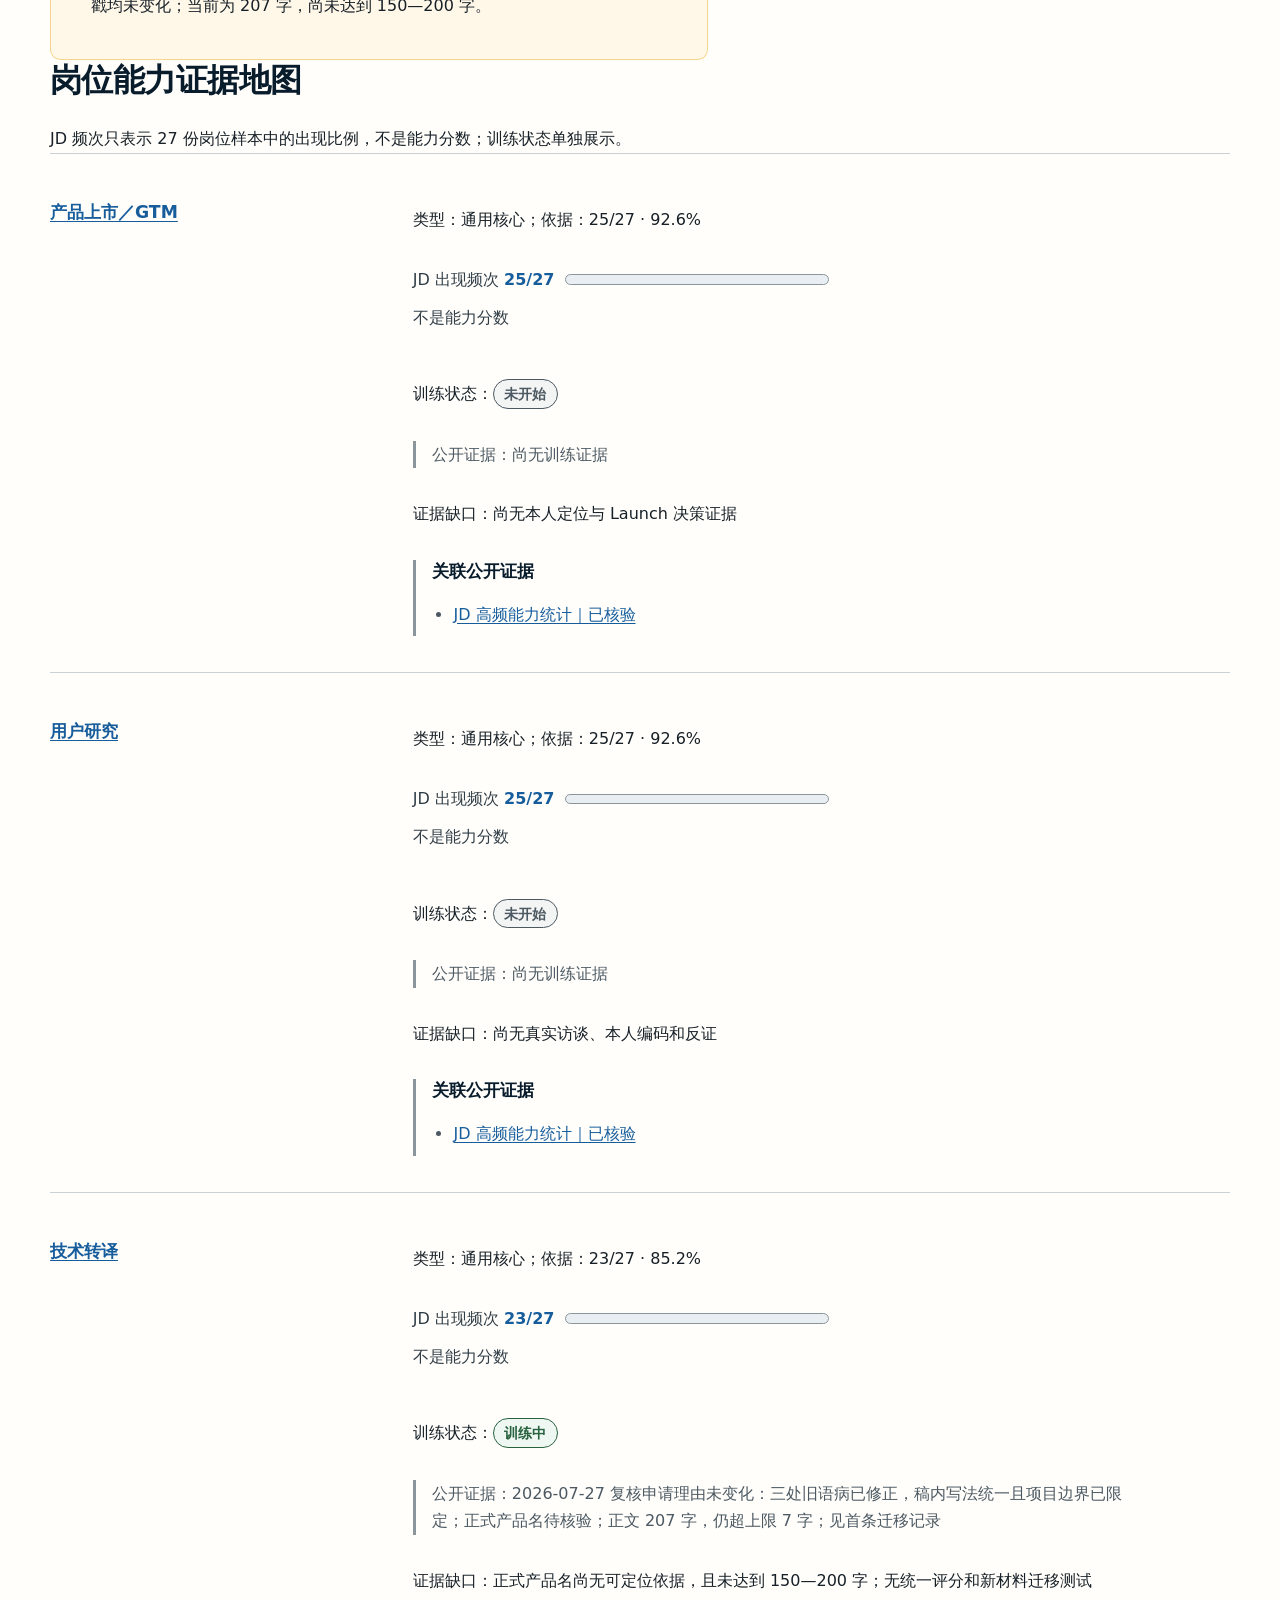
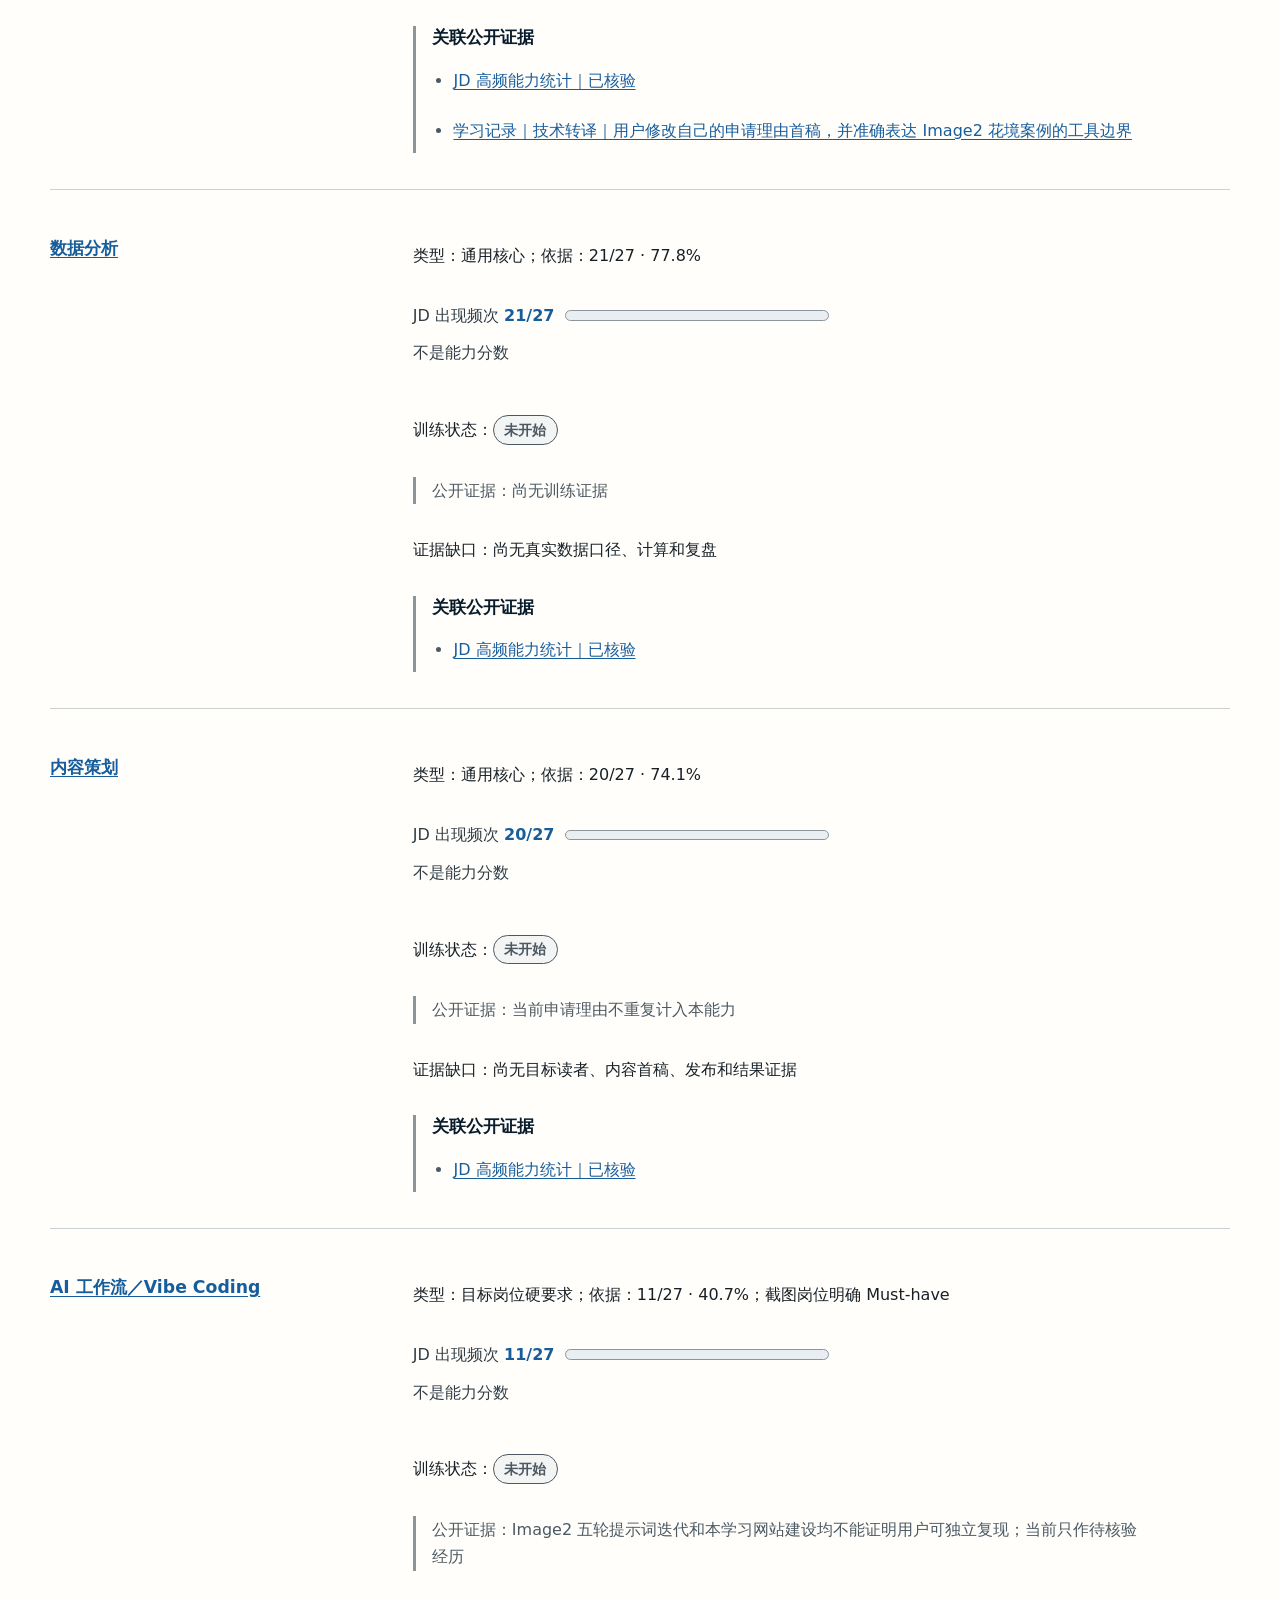
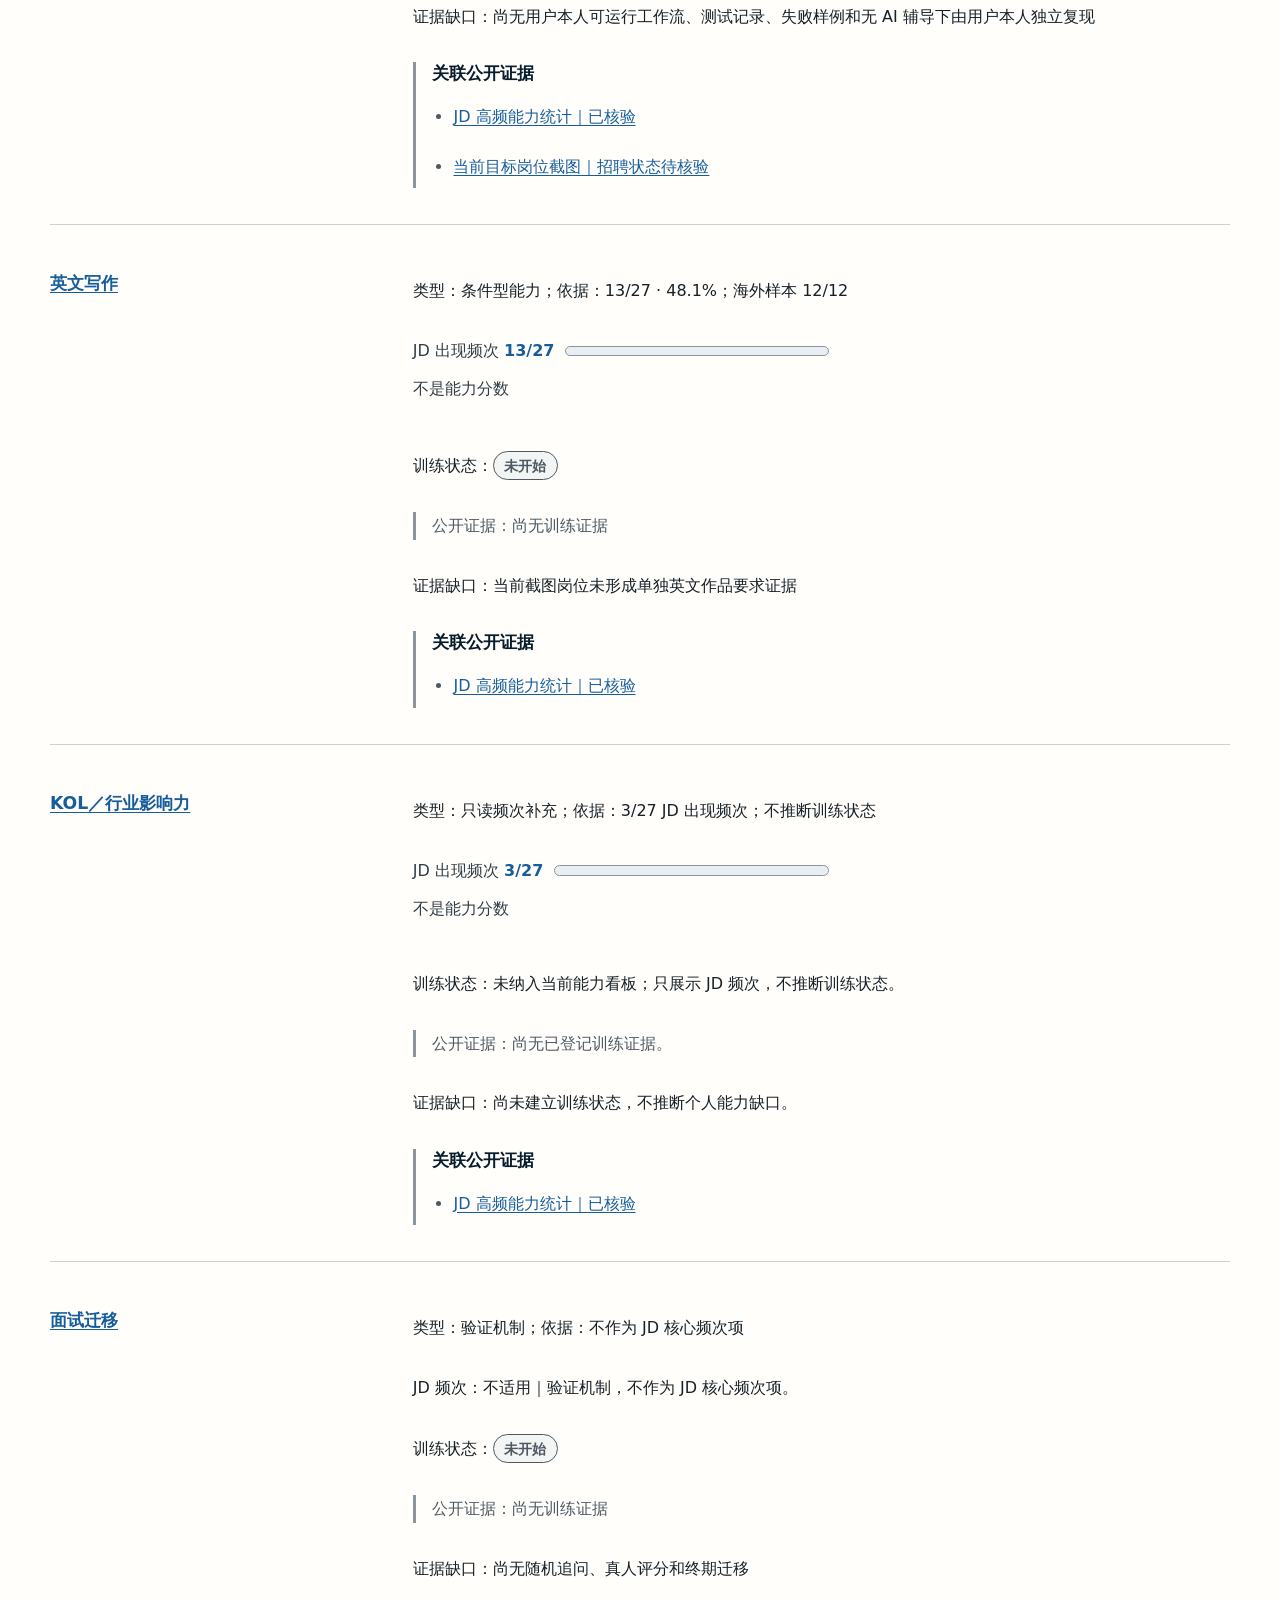
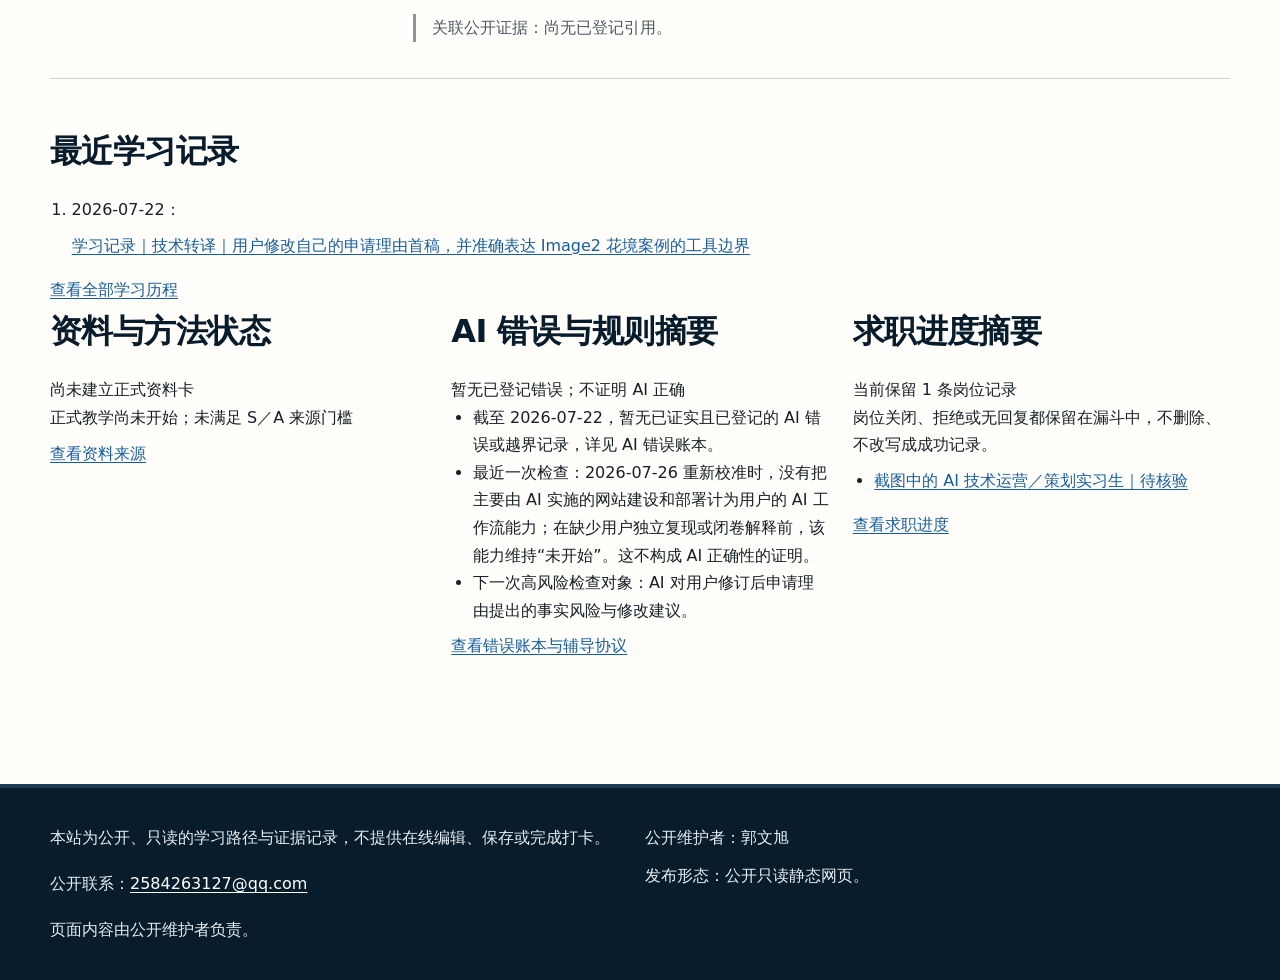
==== commit 183db7c6: "Update learning progress review for 2026-07-27" ====
--- a/index.html
+++ b/index.html
@@ -12,7 +12,7 @@
     <div class="page-shell">
       <p class="site-identity">郭文旭｜AI 技术运营学习路径</p>
       <p>第 1 周</p>
-    <p>最近事实更新时间：<time datetime="2026-07-22">2026-07-22</time></p>
+    <p>最近事实更新时间：<time datetime="2026-07-27">2026-07-27</time></p>
       <button class="nav-toggle" type="button" hidden data-nav-toggle aria-controls="site-navigation" aria-expanded="false">菜单</button>
       <nav id="site-navigation" class="site-nav" aria-label="主导航">
     <ul><li><a href="index.html" aria-current="page">首页</a></li><li><a href="learning.html">学习历程</a></li><li><a href="capabilities.html">能力证据</a></li><li><a href="sources.html">资料来源</a></li><li><a href="ai-errors.html">AI 错误与规则</a></li><li><a href="jobs.html">求职进度</a></li></ul>
@@ -24,25 +24,25 @@
     <div class="action-cockpit">
     <section id="current-action" class="sole-action" aria-labelledby="current-action-title">
       <h2 id="current-action-title">今天唯一的最小动作</h2>
-      <p>用户亲自修改现有申请理由原稿</p>
+      <p>用户亲自完成申请理由的最终事实修订</p>
       <dl class="fact-list">
       <dt>状态</dt><dd><span class="status status--training">训练中</span></dd>
       <dt>关联能力</dt><dd><a href="capabilities.html#capability-technical-translation">技术转译</a></dd>
       <dt>完成证据</dt><dd>一版用户本人修改的真实文本</dd>
     </dl>
       <h3>五个真实条件</h3>
-      <ol><li>如确认是正式产品名，将 image2 统一为 Image2。</li><li>“生成效果图时候”补“的”。</li><li>“这这个项目”删掉多余的“这”。</li><li>“这个约束的条件下”改为“这些约束条件下”。</li><li>修改后由用户本人压缩至 150—200 字。</li></ol>
+      <ol><li>部分完成（2026-07-26 只读核验）：稿内写法已统一为 Image2；正式产品名仍待核验。</li><li>已完成（2026-07-26 只读核验）：“生成效果图时候”已改为“生成效果图时”。</li><li>已完成（2026-07-26 只读核验）：“这这个项目”中的重复字已删除。</li><li>已完成（2026-07-26 只读核验）：“这个约束的条件下”已改为“这些约束条件下”。</li><li>待完成：把“无法稳定的保留”改为“无法稳定地保留”，并由用户本人至少再删 7 字，将当前 207 字正文压缩至 150—200 字。</li></ol>
       <p>最小完成条件：150—200 字的用户本人修订稿</p>
       <h3>本动作过关标准</h3>
-      <ol><li>四处明确问题由用户本人修正。</li><li>全文控制在 150—200 字。</li><li>只使用真实经历，不增加未经证明的结果。</li><li>“AI 的能力边界”必须限定在 Image2 花境项目和已经说明的约束内，不能泛化成所有 AI 的结论。</li><li>用户提交修订稿后，AI 只检查错别字、冗余、JD 关键词遗漏和事实风险，不重写全文。</li></ol>
-      <p>完成边界：申请理由原稿｜工作区外，尚未在本系统内重新核验。</p>
+      <ol><li>正式产品名有可定位依据；无法确认时标为“待验证”，不写成已确认名称。</li><li>“无法稳定的保留”已改为“无法稳定地保留”。</li><li>全文由用户本人控制在 150—200 字。</li><li>只使用真实经历，不增加未经证明的结果。</li><li>“AI 的能力边界”必须限定在 Image2 花境项目和已经说明的约束内，不能泛化成所有 AI 的结论。</li><li>用户提交修订稿后，AI 只检查错别字、冗余、JD 关键词遗漏和事实风险，不重写全文。</li></ol>
+      <p>完成边界：申请理由原稿｜工作区外，已于 2026-07-27 复核；内容和文件时间戳均未变化；当前为 207 字，尚未达到 150—200 字。</p>
     </section>
     <section id="why-now" class="action-reason" aria-labelledby="why-now-title">
       <h2 id="why-now-title">为什么现在做这件事</h2>
       <ul>
         <li>技术转译出现在 23/27 · 85.2% 的岗位样本中；该频次不是能力分数。</li>
         <li>当前任务训练把复杂经历转成岗位受众能理解的价值。</li>
-        <li>当前证据缺口：尚无统一评分和新材料迁移测试</li>
+        <li>当前证据缺口：正式产品名尚无可定位依据，且未达到 150—200 字；无统一评分和新材料迁移测试</li>
         <li>正式教学状态：当前只处理历史事实与用户原稿；正式教学尚未开始</li>
       </ul>
     </section>
@@ -104,8 +104,8 @@
     <figcaption>不是能力分数</figcaption>
   </figure>
     <p>训练状态：<span class="status status--training">训练中</span></p>
-    <p class="ledger-row__evidence">公开证据：Image2 案例与申请理由首稿；见首条迁移记录</p>
-    <p>证据缺口：尚无统一评分和新材料迁移测试</p>
+    <p class="ledger-row__evidence">公开证据：2026-07-27 复核申请理由未变化：三处旧语病已修正，稿内写法统一且项目边界已限定；正式产品名待核验；正文 207 字，仍超上限 7 字；见首条迁移记录</p>
+    <p>证据缺口：正式产品名尚无可定位依据，且未达到 150—200 字；无统一评分和新材料迁移测试</p>
     <div class="ledger-row__evidence related-evidence">
     <h3>关联公开证据</h3>
     <ul><li><a href="capabilities.html#evidence-JD-01">JD 高频能力统计｜已核验</a></li><li><a href="learning.html#learning-LOG-01">学习记录｜技术转译｜用户修改自己的申请理由首稿，并准确表达 Image2 花境案例的工具边界</a></li></ul>
@@ -164,8 +164,8 @@
     <figcaption>不是能力分数</figcaption>
   </figure>
     <p>训练状态：<span class="status status--not-started">未开始</span></p>
-    <p class="ledger-row__evidence">公开证据：Image2 五轮提示词迭代为待核验经历；尚无原始提示词、逐轮输出或审核记录路径</p>
-    <p>证据缺口：尚无可运行工作流、测试记录和失败样例</p>
+    <p class="ledger-row__evidence">公开证据：Image2 五轮提示词迭代和本学习网站建设均不能证明用户可独立复现；当前只作待核验经历</p>
+    <p>证据缺口：尚无用户本人可运行工作流、测试记录、失败样例和无 AI 辅导下由用户本人独立复现</p>
     <div class="ledger-row__evidence related-evidence">
     <h3>关联公开证据</h3>
     <ul><li><a href="capabilities.html#evidence-JD-01">JD 高频能力统计｜已核验</a></li><li><a href="capabilities.html#evidence-JD-02">当前目标岗位截图｜招聘状态待核验</a></li></ul>
@@ -238,7 +238,7 @@
     <section id="ai-summary" aria-labelledby="ai-summary-title">
       <h2 id="ai-summary-title">AI 错误与规则摘要</h2>
       <p>暂无已登记错误；不证明 AI 正确</p>
-      <ul><li>截至 2026-07-22，暂无已证实且已登记的 AI 错误或越界记录，详见 AI 错误账本。</li><li>最近一次检查：首条历史迁移未发现具备可定位证据的已证实错误；这不构成 AI 正确性的证明。</li><li>下一次高风险检查对象：AI 对用户修订后申请理由提出的事实风险与修改建议。</li></ul>
+      <ul><li>截至 2026-07-22，暂无已证实且已登记的 AI 错误或越界记录，详见 AI 错误账本。</li><li>最近一次检查：2026-07-26 重新校准时，没有把主要由 AI 实施的网站建设和部署计为用户的 AI 工作流能力；在缺少用户独立复现或闭卷解释前，该能力维持“未开始”。这不构成 AI 正确性的证明。</li><li>下一次高风险检查对象：AI 对用户修订后申请理由提出的事实风险与修改建议。</li></ul>
       <p><a href="ai-errors.html">查看错误账本与辅导协议</a></p>
     </section>
     <section id="jobs-summary" aria-labelledby="jobs-summary-title">
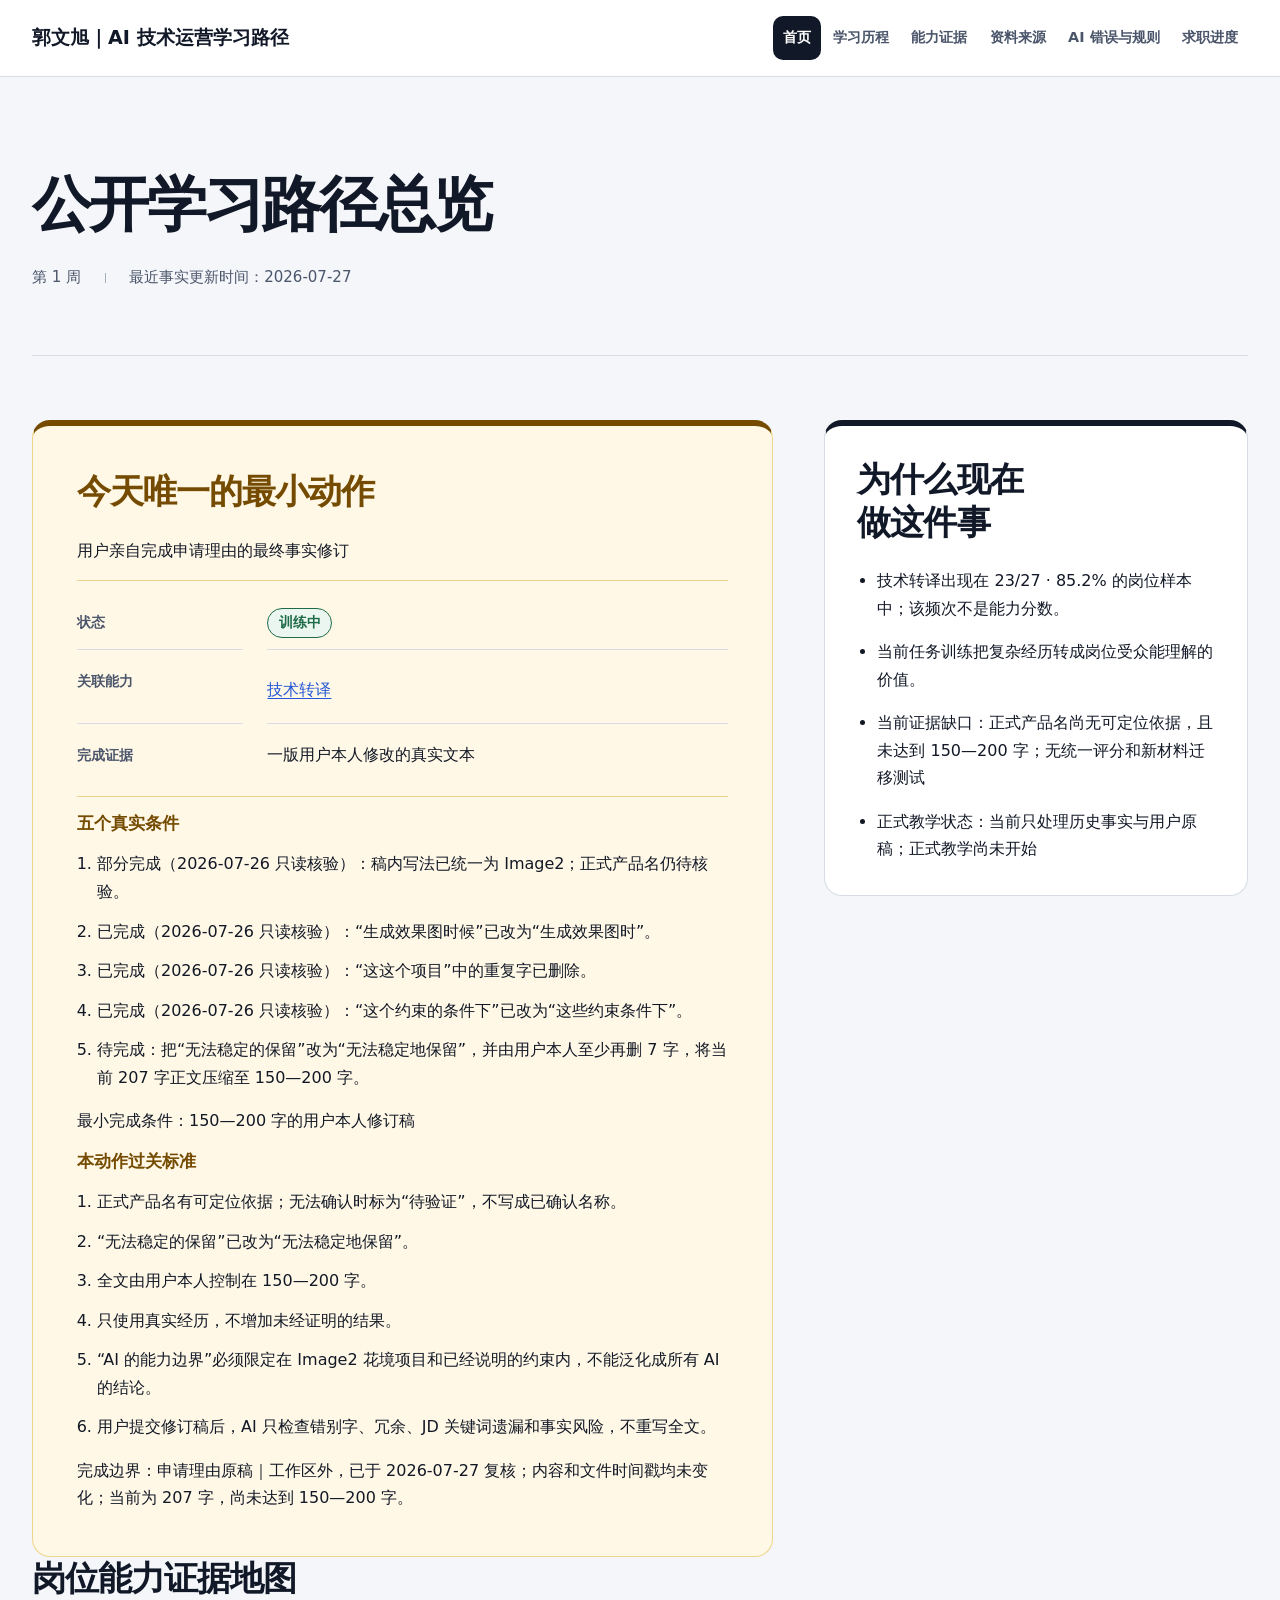
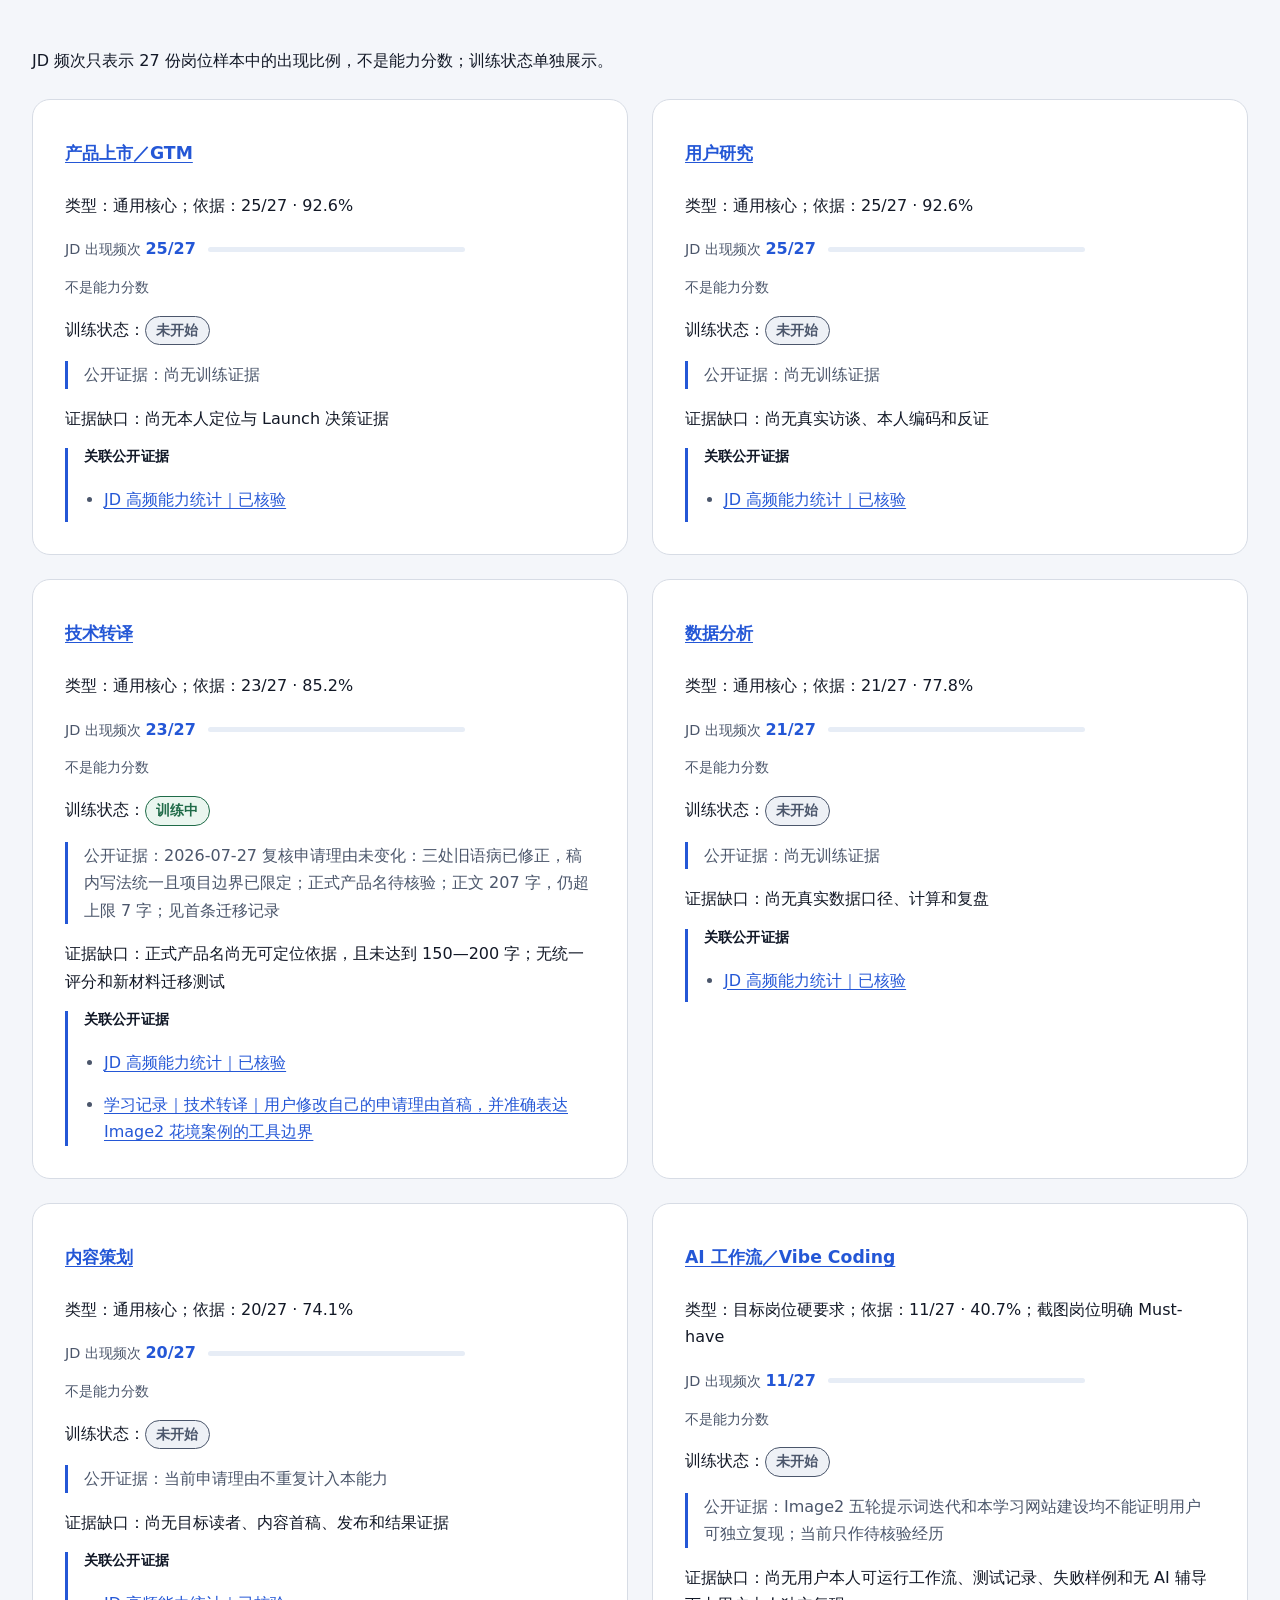
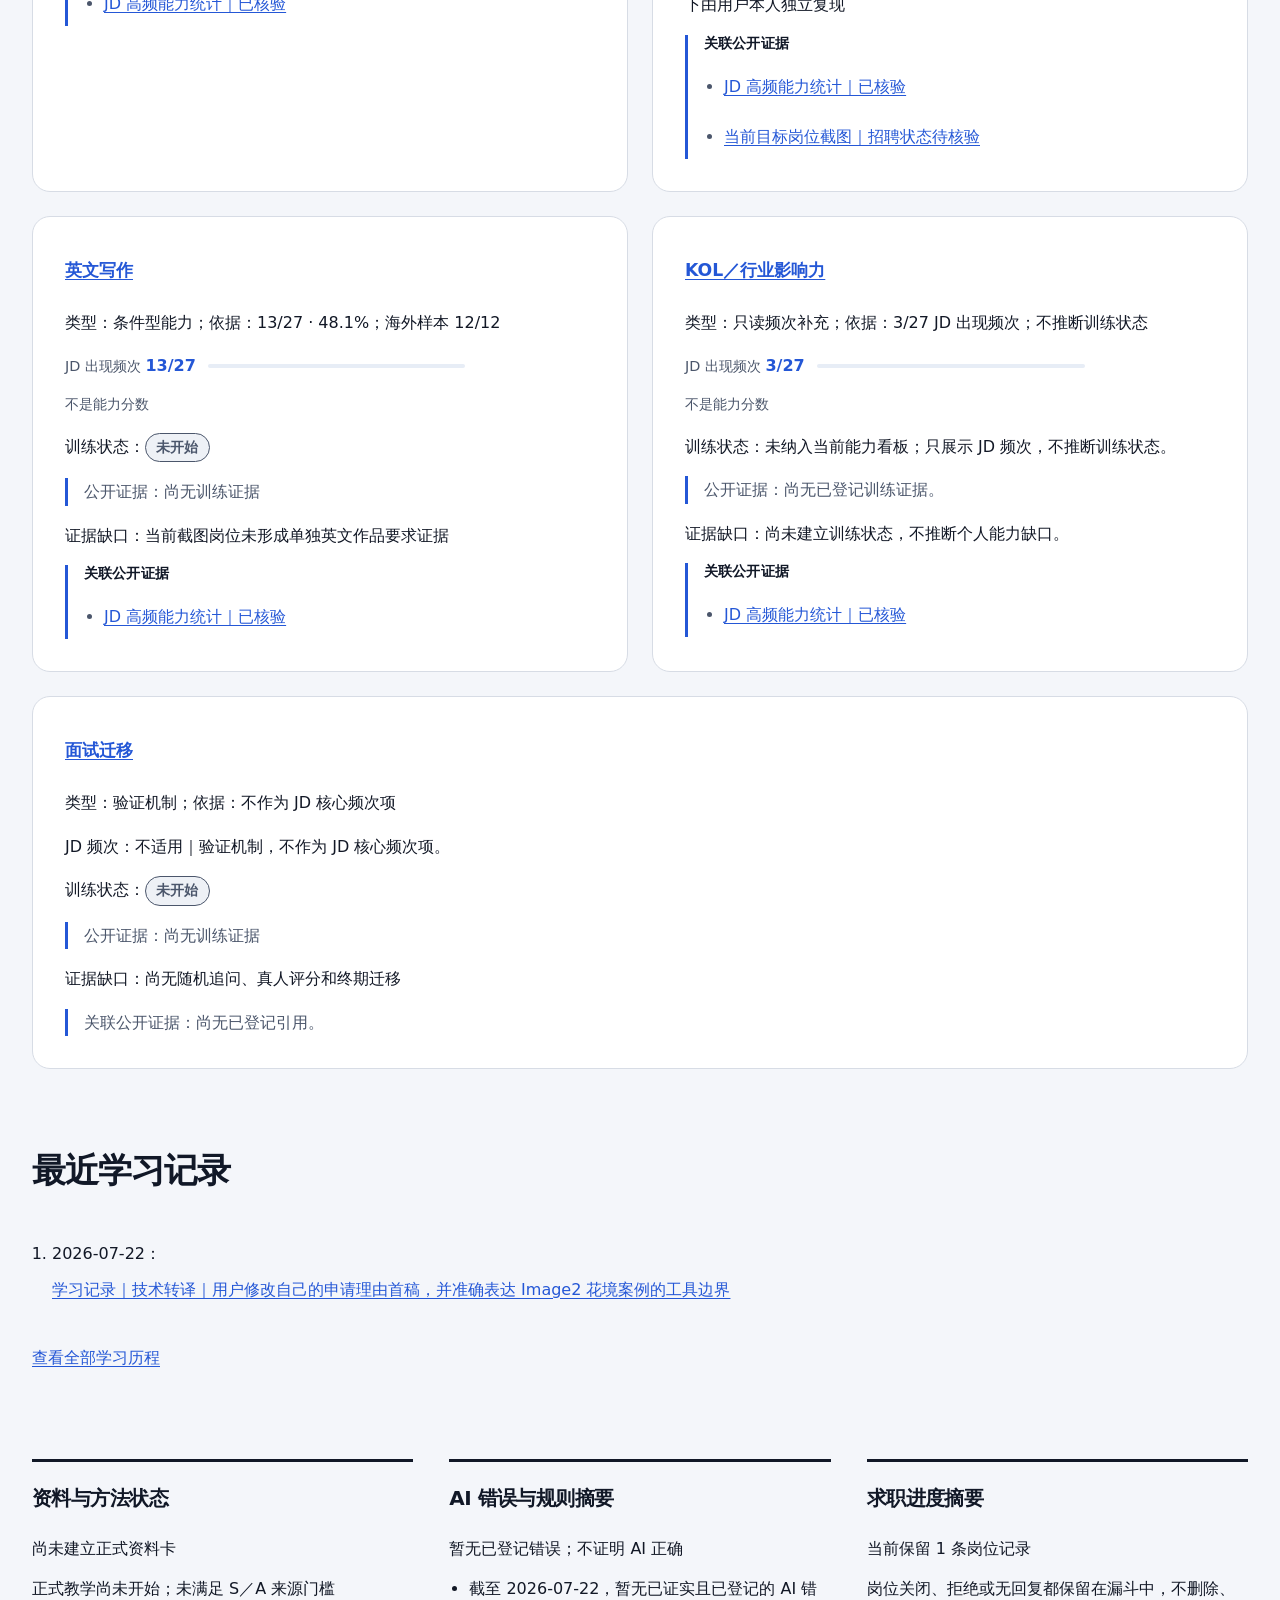
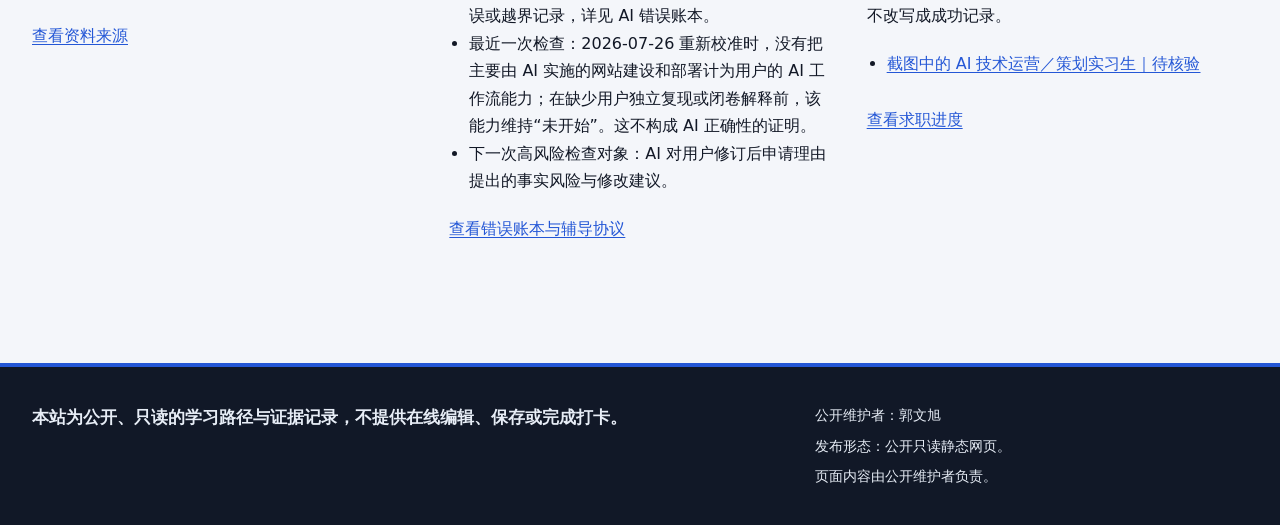
==== commit 0a94ff49: "Publish redesigned learning dashboard" ====
--- a/index.html
+++ b/index.html
@@ -3,16 +3,15 @@
 <head>
   <meta charset="utf-8">
   <meta name="viewport" content="width=device-width, initial-scale=1">
+  <meta name="description" content="公开、只读的 AI 技术运营学习路径、能力证据与求职进度记录。">
   <title>郭文旭｜AI 技术运营学习路径｜首页</title>
   <link rel="stylesheet" href="assets/site.css">
 </head>
 <body>
   <a class="skip-link" href="#main-content">跳到主要内容</a>
   <header class="site-header">
-    <div class="page-shell">
-      <p class="site-identity">郭文旭｜AI 技术运营学习路径</p>
-      <p>第 1 周</p>
-    <p>最近事实更新时间：<time datetime="2026-07-27">2026-07-27</time></p>
+    <div class="page-shell site-header__bar">
+      <a class="site-identity" href="index.html">郭文旭｜AI 技术运营学习路径</a>
       <button class="nav-toggle" type="button" hidden data-nav-toggle aria-controls="site-navigation" aria-expanded="false">菜单</button>
       <nav id="site-navigation" class="site-nav" aria-label="主导航">
     <ul><li><a href="index.html" aria-current="page">首页</a></li><li><a href="learning.html">学习历程</a></li><li><a href="capabilities.html">能力证据</a></li><li><a href="sources.html">资料来源</a></li><li><a href="ai-errors.html">AI 错误与规则</a></li><li><a href="jobs.html">求职进度</a></li></ul>
@@ -20,7 +19,11 @@
     </div>
   </header>
   <main id="main-content" class="page-shell prose">
-    <h1>公开学习路径总览</h1>
+    <header class="page-intro">
+      <h1>公开学习路径总览</h1>
+      <div class="page-meta"><p>第 1 周</p>
+    <p>最近事实更新时间：<time datetime="2026-07-27">2026-07-27</time></p></div>
+    </header>
     <div class="action-cockpit">
     <section id="current-action" class="sole-action" aria-labelledby="current-action-title">
       <h2 id="current-action-title">今天唯一的最小动作</h2>
@@ -251,12 +254,16 @@
     </div>
   </main>
   <footer class="site-footer">
-    <div class="page-shell">
-      <p>本站为公开、只读的学习路径与证据记录，不提供在线编辑、保存或完成打卡。</p>
-      <p>公开维护者：郭文旭</p>
-      <p>公开联系：<a href="mailto:2584263127@qq.com">2584263127@qq.com</a></p>
-      <p>发布形态：公开只读静态网页。</p>
-      <p>页面内容由公开维护者负责。</p>
+    <div class="page-shell site-footer__grid">
+      <div class="site-footer__statement">
+        <p>本站为公开、只读的学习路径与证据记录，不提供在线编辑、保存或完成打卡。</p>
+      </div>
+      <div class="site-footer__details">
+        <p>公开维护者：郭文旭</p>
+        
+        <p>发布形态：公开只读静态网页。</p>
+        <p>页面内容由公开维护者负责。</p>
+      </div>
     </div>
   </footer>
   <script src="assets/site.js" defer></script>
--- a/assets/site.css
+++ b/assets/site.css
@@ -27,7 +27,7 @@
 
   ul,
   ol {
-    padding-inline-start: 1.35rem;
+    padding-inline-start: 1.25rem;
   }
 
   button,
@@ -51,36 +51,39 @@
 
 @layer tokens {
   :root {
-    --navy-950: #081c2c;
-    --navy-900: #102b40;
-    --navy-800: #1c3c54;
-    --navy-100: #e8eef2;
-    --amber-50: #fff8e8;
-    --amber-200: #f5d68a;
-    --amber-800: #76520a;
-    --blue-700: #175d9c;
-    --blue-800: #134c80;
-    --green-800: #28623f;
-    --green-50: #eef7f1;
-    --ink-950: #172027;
-    --ink-800: #303d46;
-    --ink-700: #4c5962;
-    --ink-500: #6c7780;
-    --paper: #fffefb;
+    --accent: #2457d6;
+    --accent-strong: #1d45ab;
+    --navy-950: #111827;
+    --navy-900: #17223a;
+    --navy-800: #263859;
+    --navy-100: #e7edf6;
+    --amber-50: #fff8e6;
+    --amber-200: #efd58b;
+    --amber-800: #744b00;
+    --blue-700: var(--accent);
+    --blue-800: var(--accent-strong);
+    --green-800: #1f6b48;
+    --green-50: #eaf6ef;
+    --ink-950: #121826;
+    --ink-800: #2a3345;
+    --ink-700: #4b566b;
+    --ink-500: #6c7687;
+    --paper: #f4f6fa;
     --surface: #ffffff;
-    --surface-muted: #f3f5f5;
-    --line: #cbd2d5;
-    --line-strong: #8b969c;
-    --focus: #202c33;
+    --surface-muted: #eef1f6;
+    --line: #d7dce5;
+    --line-strong: #a6afbd;
+    --focus: #2457d6;
     --measure: 46rem;
-    --space-1: 0.35rem;
-    --space-2: 0.65rem;
+    --space-1: 0.375rem;
+    --space-2: 0.75rem;
     --space-3: 1rem;
     --space-4: 1.5rem;
     --space-5: 2.25rem;
-    --space-6: 3.25rem;
-    --radius-sm: 0.25rem;
-    --radius-md: 0.65rem;
+    --space-6: 3.5rem;
+    --space-7: 5rem;
+    --radius-sm: 0.625rem;
+    --radius-md: 1.125rem;
   }
 }
 
@@ -108,20 +111,20 @@
   h2,
   h3 {
     color: var(--navy-950);
-    font-weight: 700;
-    line-height: 1.28;
+    font-weight: 760;
+    line-height: 1.24;
     text-wrap: balance;
   }
 
   h1 {
     max-inline-size: 18ch;
-    font-size: clamp(2rem, 8vw, 3.7rem);
-    letter-spacing: -0.035em;
+    font-size: clamp(2.25rem, 7vw, 3.75rem);
+    letter-spacing: -0.045em;
   }
 
   h2 {
-    font-size: clamp(1.35rem, 4vw, 2rem);
-    letter-spacing: -0.018em;
+    font-size: clamp(1.45rem, 3vw, 2.15rem);
+    letter-spacing: -0.028em;
   }
 
   h3 {
@@ -137,14 +140,19 @@
 
   a {
     color: var(--blue-700);
-    text-decoration-color: currentColor;
+    text-decoration-color: color-mix(in srgb, currentColor 55%, transparent);
     text-decoration-thickness: 0.08em;
-    text-underline-offset: 0.18em;
+    text-underline-offset: 0.2em;
+    transition: color 140ms ease, text-decoration-color 140ms ease, transform 140ms ease;
   }
 
   a:hover {
     color: var(--blue-800);
-    text-decoration-thickness: 0.14em;
+    text-decoration-color: currentColor;
+  }
+
+  a:active {
+    transform: translateY(1px);
   }
 
   a,
@@ -156,9 +164,9 @@
   }
 
   code {
-    padding: 0.08em 0.25em;
+    padding: 0.08em 0.3em;
     border: 1px solid var(--line);
-    border-radius: var(--radius-sm);
+    border-radius: 0.35rem;
     background: var(--surface-muted);
     font-family: ui-monospace, "Cascadia Mono", "Microsoft YaHei", monospace;
     font-size: 0.92em;
@@ -173,7 +181,7 @@
   }
 
   strong {
-    font-weight: 700;
+    font-weight: 760;
   }
 
   :focus-visible {
@@ -182,44 +190,49 @@
     scroll-margin-block: 0.75rem;
   }
 
-  .site-header :focus-visible,
   .site-footer :focus-visible {
     outline-color: var(--surface);
   }
 
   ::selection {
     color: var(--surface);
-    background: var(--navy-800);
+    background: var(--accent-strong);
   }
 }
 
 @layer layout {
   .page-shell {
-    inline-size: min(calc(100% - 2rem), 73.75rem);
+    inline-size: min(calc(100% - 2rem), 76rem);
     margin-inline: auto;
   }
 
   .site-header {
-    background: var(--navy-950);
-    color: var(--surface);
-    border-block-end: 0.25rem solid var(--navy-800);
-  }
-
-  .site-header .page-shell {
-    display: grid;
-    gap: var(--space-3);
-    padding-block: var(--space-4);
-  }
-
-  .site-header p {
-    color: var(--navy-100);
+    color: var(--ink-950);
+    background: var(--surface);
+    background: color-mix(in srgb, var(--surface) 96%, transparent);
+    border-block-end: 1px solid var(--line);
+  }
+
+  .site-header__bar {
+    display: grid;
+    grid-template-columns: minmax(0, 1fr) auto;
+    gap: var(--space-2) var(--space-3);
+    align-items: center;
+    min-block-size: 4.5rem;
+    padding-block: 0.625rem;
   }
 
   .site-identity {
-    color: var(--surface) !important;
-    font-size: clamp(1.2rem, 5vw, 1.65rem);
-    font-weight: 700;
-    line-height: 1.3;
+    display: inline-flex;
+    align-items: center;
+    min-inline-size: 2.75rem;
+    min-block-size: 2.75rem;
+    max-inline-size: 24rem;
+    color: var(--navy-950);
+    font-size: clamp(1rem, 3.5vw, 1.2rem);
+    font-weight: 800;
+    line-height: 1.2;
+    text-decoration: none;
   }
 
   .site-nav,
@@ -233,10 +246,14 @@
     min-inline-size: 0;
   }
 
+  .site-nav {
+    grid-column: 1 / -1;
+  }
+
   .site-nav ul {
     display: grid;
     grid-template-columns: repeat(2, minmax(0, 1fr));
-    gap: 0.4rem;
+    gap: 0.35rem;
     padding: 0;
     list-style: none;
   }
@@ -246,33 +263,74 @@
     align-items: center;
     justify-content: center;
     min-block-size: 2.75rem;
-    padding: 0.55rem 0.7rem;
+    padding: 0.5rem 0.625rem;
+    color: var(--ink-700);
+    border-radius: var(--radius-sm);
+    font-size: 0.9rem;
+    font-weight: 650;
+    line-height: 1.2;
+    text-align: center;
+    text-decoration: none;
+    white-space: nowrap;
+  }
+
+  .site-nav a:hover {
+    color: var(--ink-950);
+    background: var(--surface-muted);
+  }
+
+  .site-nav a[aria-current="page"] {
     color: var(--surface);
-    border: 1px solid var(--navy-800);
-    border-radius: var(--radius-sm);
-    text-align: center;
-    text-decoration: underline;
-    text-underline-offset: 0.2em;
-  }
-
-  .site-nav a[aria-current="page"] {
-    border-color: var(--surface);
-    background: var(--navy-800);
-    font-weight: 700;
+    background: var(--navy-950);
   }
 
   .prose {
-    padding-block: clamp(2.25rem, 8vw, 5rem);
-  }
-
-  .prose > h1 {
-    margin-block-end: clamp(2.25rem, 7vw, 4.25rem);
+    padding-block-end: clamp(4rem, 9vw, 7rem);
+  }
+
+  .page-intro {
+    display: grid;
+    gap: var(--space-4);
+    padding-block: clamp(2.75rem, 7vw, 5.75rem) clamp(2.25rem, 5vw, 4rem);
+    border-block-end: 1px solid var(--line);
+  }
+
+  .page-meta {
+    display: flex;
+    flex-wrap: wrap;
+    gap: var(--space-1) var(--space-4);
+    color: var(--ink-700);
+    font-size: 0.94rem;
+    font-variant-numeric: tabular-nums;
+  }
+
+  .page-meta p {
+    position: relative;
+  }
+
+  .page-meta p + p {
+    padding-inline-start: var(--space-4);
+  }
+
+  .page-meta p + p::before {
+    position: absolute;
+    inset-block: 0.5em;
+    inset-inline-start: 0;
+    inline-size: 1px;
+    background: var(--line-strong);
+    content: "";
+  }
+
+  .prose > .page-intro + * {
+    margin-block-start: clamp(2rem, 5vw, 4rem);
   }
 
   .prose > section + section,
   .prose > article + article,
-  .prose > p + section {
-    margin-block-start: var(--space-6);
+  .prose > p + section,
+  .prose > section + .summary-rail,
+  .prose > .summary-rail + section {
+    margin-block-start: var(--space-7);
   }
 
   .prose section > h2,
@@ -289,7 +347,7 @@
   .summary-rail {
     display: grid;
     grid-template-columns: minmax(0, 1fr);
-    gap: var(--space-4);
+    gap: var(--space-5);
   }
 
   .evidence-ledger,
@@ -299,20 +357,31 @@
   .job-register,
   .timeline {
     display: grid;
-    gap: 0;
+    gap: var(--space-4);
   }
 
   .site-footer {
-    margin-block-start: var(--space-5);
     color: var(--navy-100);
     background: var(--navy-950);
-    border-block-start: 0.25rem solid var(--navy-800);
-  }
-
-  .site-footer .page-shell {
-    display: grid;
-    gap: var(--space-2);
+    border-block-start: 0.25rem solid var(--accent);
+  }
+
+  .site-footer__grid {
+    display: grid;
+    gap: var(--space-4);
     padding-block: var(--space-5);
+  }
+
+  .site-footer__statement {
+    font-size: 1.05rem;
+    font-weight: 650;
+  }
+
+  .site-footer__details {
+    display: grid;
+    gap: var(--space-1);
+    color: var(--navy-100);
+    font-size: 0.9rem;
   }
 
   .site-footer a {
@@ -320,26 +389,12 @@
   }
 
   @media (min-width: 48rem) {
-    .site-header .page-shell {
-      grid-template-columns: minmax(13rem, 1fr) minmax(28rem, 2fr);
-      align-items: end;
-    }
-
-    .site-header .site-identity {
-      align-self: start;
-      grid-row: 1 / span 2;
-    }
-
-    .site-header .site-nav {
-      grid-column: 2;
-    }
-
     .site-nav ul {
       grid-template-columns: repeat(3, minmax(0, 1fr));
     }
 
     .action-cockpit {
-      grid-template-columns: minmax(0, 3fr) minmax(15rem, 2fr);
+      grid-template-columns: minmax(0, 7fr) minmax(16rem, 4fr);
       gap: clamp(1.5rem, 4vw, 3.5rem);
     }
 
@@ -347,18 +402,44 @@
       grid-template-columns: repeat(2, minmax(0, 1fr));
     }
 
-    .site-footer .page-shell {
+    .site-footer__grid {
+      grid-template-columns: minmax(0, 1.4fr) minmax(16rem, 0.8fr);
+      align-items: start;
+    }
+  }
+
+  @media (min-width: 64rem) {
+    .site-header__bar {
+      grid-template-columns: minmax(13rem, 1fr) auto;
+      block-size: 4.75rem;
+      padding-block: 0.5rem;
+    }
+
+    .site-nav {
+      grid-column: 2;
+    }
+
+    .site-nav ul {
+      grid-template-columns: repeat(6, minmax(0, auto));
+      gap: 0.15rem;
+    }
+
+    #capability-map {
       grid-template-columns: repeat(2, minmax(0, 1fr));
     }
-  }
-
-  @media (min-width: 80rem) {
-    .page-shell {
-      max-inline-size: 73.75rem;
-    }
-
-    .action-cockpit {
-      grid-template-columns: minmax(0, 7fr) minmax(20rem, 5fr);
+
+    #capability-map > h2,
+    #capability-map > p {
+      grid-column: 1 / -1;
+    }
+
+    #capability-map > .ledger-row {
+      display: block;
+      padding: var(--space-5);
+    }
+
+    #capability-map > .ledger-row:last-child {
+      grid-column: 1 / -1;
     }
 
     .summary-rail {
@@ -378,6 +459,7 @@
     color: var(--surface);
     background: var(--navy-950);
     border: 2px solid var(--surface);
+    border-radius: var(--radius-sm);
     transform: translateY(-150%);
   }
 
@@ -386,14 +468,23 @@
   }
 
   .nav-toggle {
-    inline-size: 100%;
+    min-inline-size: 4.5rem;
     min-block-size: 2.75rem;
-    padding: 0.55rem 1rem;
-    color: var(--surface);
-    background: transparent;
-    border: 1px solid var(--surface);
+    padding: 0.5rem 0.9rem;
+    color: var(--ink-950);
+    background: var(--surface);
+    border: 1px solid var(--line-strong);
     border-radius: var(--radius-sm);
     cursor: pointer;
+    transition: background-color 140ms ease, transform 140ms ease;
+  }
+
+  .nav-toggle:hover {
+    background: var(--surface-muted);
+  }
+
+  .nav-toggle:active {
+    transform: translateY(1px);
   }
 
   .nav-ready .nav-toggle[aria-expanded="false"] + .site-nav {
@@ -401,10 +492,10 @@
   }
 
   .sole-action {
-    padding: clamp(1.25rem, 5vw, 2.5rem);
+    padding: clamp(1.35rem, 4vw, 2.75rem);
     background: var(--amber-50);
     border: 1px solid var(--amber-200);
-    border-block-start: 0.45rem solid var(--amber-800);
+    border-block-start: 0.4rem solid var(--amber-800);
     border-radius: var(--radius-md);
   }
 
@@ -417,17 +508,21 @@
     color: var(--amber-800);
   }
 
+  .sole-action h2 {
+    max-inline-size: 14ch;
+  }
+
   .sole-action dl {
     display: grid;
     grid-template-columns: minmax(6rem, max-content) minmax(0, 1fr);
-    gap: 0.35rem 1rem;
+    gap: 0.4rem 1rem;
     padding-block: var(--space-3);
     border-block: 1px solid var(--amber-200);
   }
 
   .sole-action dt {
     color: var(--amber-800);
-    font-weight: 700;
+    font-weight: 750;
   }
 
   .sole-action ol,
@@ -437,9 +532,11 @@
   }
 
   .action-reason {
-    padding: var(--space-4);
-    border-block-start: 0.25rem solid var(--navy-950);
-    background: var(--surface-muted);
+    padding: clamp(1.35rem, 3vw, 2rem);
+    background: var(--surface);
+    border: 1px solid var(--line);
+    border-block-start: 0.4rem solid var(--navy-950);
+    border-radius: var(--radius-md);
   }
 
   .action-reason h2 {
@@ -452,16 +549,16 @@
     margin-block-start: var(--space-4);
   }
 
-  .summary-panel {
-    padding-block: var(--space-4);
-    border-block-start: 2px solid var(--navy-950);
-  }
-
-  .summary-panel > * + * {
+  .summary-rail > section {
+    padding-block-start: var(--space-4);
+    border-block-start: 0.2rem solid var(--navy-950);
+  }
+
+  .summary-rail > section > * + * {
     margin-block-start: var(--space-2);
   }
 
-  .summary-panel h2 {
+  .summary-rail h2 {
     font-size: 1.25rem;
   }
 
@@ -470,18 +567,12 @@
   .source-register > article,
   .error-register > article,
   .job-register > article,
-  .capability-register > article {
-    padding-block: var(--space-5);
-    border-block-start: 1px solid var(--line);
-  }
-
-  .ledger-row:last-child,
-  .timeline-entry:last-child,
-  .source-register > article:last-child,
-  .error-register > article:last-child,
-  .job-register > article:last-child,
-  .capability-register > article:last-child {
-    border-block-end: 1px solid var(--line);
+  .capability-register > article,
+  .protocol {
+    padding: clamp(1.35rem, 3vw, 2rem);
+    background: var(--surface);
+    border: 1px solid var(--line);
+    border-radius: var(--radius-md);
   }
 
   .ledger-row > *,
@@ -512,8 +603,13 @@
   .ledger-row__evidence,
   .related-evidence {
     padding-inline-start: var(--space-3);
-    border-inline-start: 0.2rem solid var(--line-strong);
+    border-inline-start: 0.2rem solid var(--accent);
     color: var(--ink-700);
+  }
+
+  .related-evidence h3 {
+    font-size: 0.9rem;
+    letter-spacing: 0.01em;
   }
 
   .related-evidence ul {
@@ -526,25 +622,28 @@
   dl.fact-list {
     display: grid;
     grid-template-columns: minmax(0, 1fr);
-    border-block-start: 1px solid var(--line);
   }
 
   .fact-list dt,
   .fact-list dd {
-    padding-block: 0.7rem;
-    border-block-end: 1px solid var(--line);
+    padding-block: 0.65rem;
   }
 
   .fact-list dt {
-    padding-inline-end: var(--space-3);
-    padding-block-end: 0.2rem;
+    padding-block-end: 0.1rem;
     color: var(--ink-700);
-    font-weight: 700;
+    font-size: 0.88rem;
+    font-weight: 750;
   }
 
   .fact-list dd {
     min-inline-size: 0;
-    padding-block-start: 0.2rem;
+    padding-block-start: 0.1rem;
+    border-block-end: 1px solid var(--line);
+  }
+
+  .fact-list dd:last-child {
+    border-block-end: 0;
   }
 
   .status {
@@ -556,8 +655,8 @@
     background: var(--surface);
     border: 1px solid currentColor;
     border-radius: 99rem;
-    font-size: 0.9rem;
-    font-weight: 700;
+    font-size: 0.86rem;
+    font-weight: 750;
     line-height: 1.25;
   }
 
@@ -586,24 +685,25 @@
 
   .frequency {
     display: grid;
-    grid-template-columns: minmax(4.2rem, max-content) minmax(6rem, 1fr);
+    grid-template-columns: minmax(4.2rem, max-content) minmax(5rem, 1fr);
     gap: var(--space-2);
     align-items: center;
-    max-inline-size: 26rem;
+    max-inline-size: 25rem;
     margin-block: var(--space-3);
-    color: var(--ink-800);
+    color: var(--ink-700);
+    font-size: 0.9rem;
   }
 
   .frequency strong {
     color: var(--blue-700);
+    font-size: 1rem;
     font-variant-numeric: tabular-nums;
   }
 
   .frequency__track {
     overflow: hidden;
-    block-size: 0.65rem;
+    block-size: 0.3rem;
     background: var(--navy-100);
-    border: 1px solid var(--line-strong);
     border-radius: 99rem;
   }
 
@@ -617,8 +717,10 @@
   .empty-state,
   [role="status"].empty-state {
     padding: var(--space-4);
+    color: var(--ink-700);
+    background: var(--surface-muted);
     border: 1px dashed var(--line-strong);
-    background: var(--surface-muted);
+    border-radius: var(--radius-md);
   }
 
   .empty-state > * + * {
@@ -630,13 +732,13 @@
   }
 
   .timeline-entry {
-    padding-inline-start: var(--space-4);
-    border-inline-start: 0.2rem solid var(--line-strong);
+    border-inline-start: 0.25rem solid var(--accent);
   }
 
   .timeline-entry header p,
   .timeline-entry time {
     color: var(--ink-700);
+    font-size: 0.9rem;
     font-variant-numeric: tabular-nums;
   }
 
@@ -664,11 +766,7 @@
 
   .responsive-table tr {
     padding-block: var(--space-2);
-    border-block-start: 1px solid var(--line-strong);
-  }
-
-  .responsive-table tr:last-child {
-    border-block-end: 1px solid var(--line-strong);
+    border-block-end: 1px solid var(--line);
   }
 
   .responsive-table td {
@@ -680,9 +778,9 @@
   }
 
   .responsive-table td::before {
+    color: var(--ink-700);
+    font-weight: 750;
     content: attr(data-label);
-    color: var(--ink-700);
-    font-weight: 700;
   }
 
   @media (min-width: 48rem) {
@@ -694,35 +792,49 @@
       display: block;
     }
 
-    .ledger-row,
+    .ledger-row:not(#capability-map .ledger-row),
     .capability-register > article {
       display: grid;
-      grid-template-columns: minmax(12rem, 0.8fr) minmax(0, 2fr);
+      grid-template-columns: minmax(11rem, 0.75fr) minmax(0, 2fr);
       gap: var(--space-3) var(--space-5);
     }
 
-    .ledger-row > h3,
+    .ledger-row:not(#capability-map .ledger-row) > h3,
     .capability-register > article > h2 {
       grid-column: 1;
     }
 
-    .ledger-row > :not(h3),
+    .ledger-row:not(#capability-map .ledger-row) > :not(h3),
     .capability-register > article > :not(h2) {
       grid-column: 2;
     }
 
     .fact-list,
     dl.fact-list {
-      grid-template-columns: minmax(7rem, 0.7fr) minmax(0, 1.8fr);
+      grid-template-columns: minmax(7rem, 0.65fr) minmax(0, 1.8fr);
+      column-gap: var(--space-4);
     }
 
     .fact-list dt,
     .fact-list dd {
       padding-block: 0.7rem;
+      border-block-end: 1px solid var(--line);
+    }
+
+    .fact-list dt {
+      padding-block-start: 0.8rem;
+    }
+
+    .fact-list dt:nth-last-of-type(1),
+    .fact-list dd:last-child {
+      border-block-end: 0;
     }
 
     .responsive-table {
       display: table;
+      overflow: hidden;
+      border: 1px solid var(--line);
+      border-radius: var(--radius-sm);
     }
 
     .responsive-table thead {
@@ -749,7 +861,7 @@
       display: table-cell;
       inline-size: auto;
       padding: 0.75rem;
-      border: 1px solid var(--line);
+      border-block-end: 1px solid var(--line);
       text-align: start;
       vertical-align: top;
     }
@@ -856,13 +968,20 @@
     }
 
     .site-header,
-    .site-footer {
+    .site-footer,
+    .sole-action,
+    .action-reason,
+    .ledger-row,
+    .timeline-entry,
+    .source-register > article,
+    .error-register > article,
+    .job-register > article,
+    .capability-register > article {
       color: #000;
       background: #fff;
       border-color: #000;
     }
 
-    .site-header p,
     .site-identity,
     .site-footer a {
       color: #000 !important;
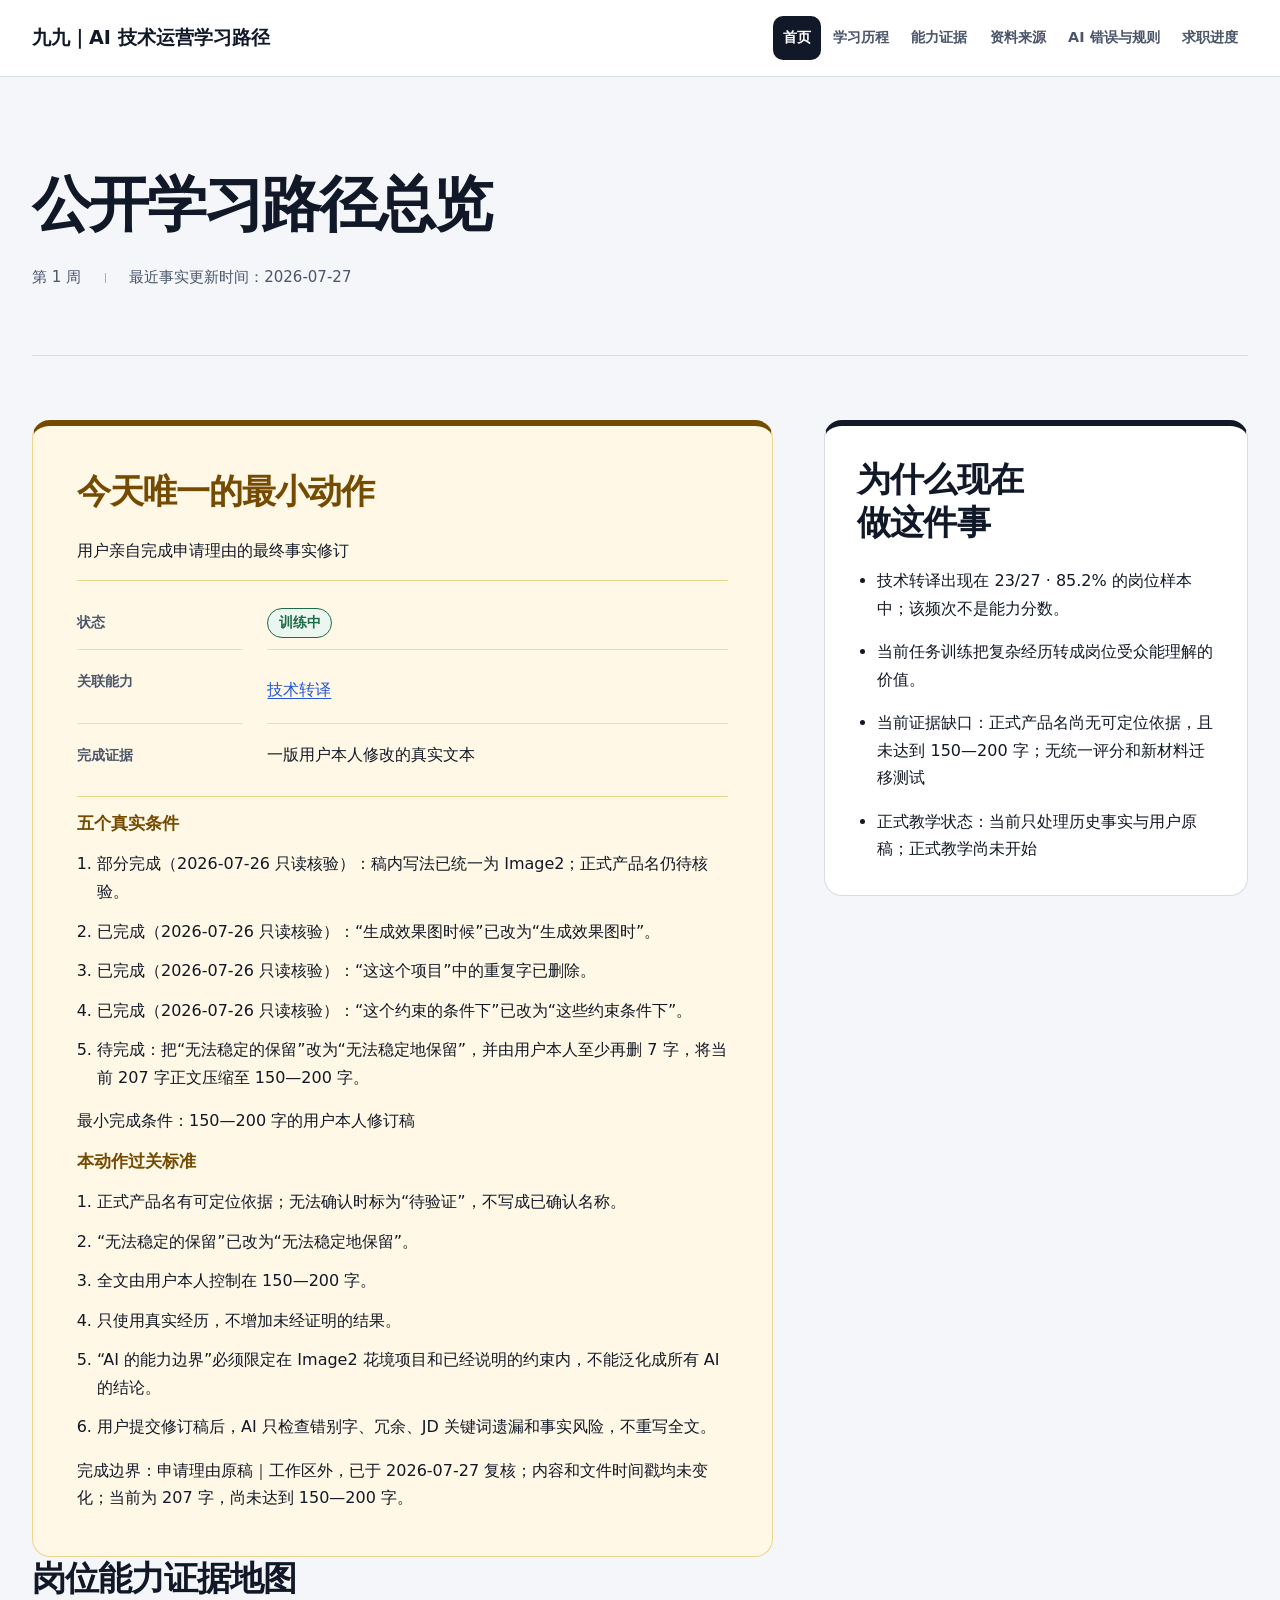
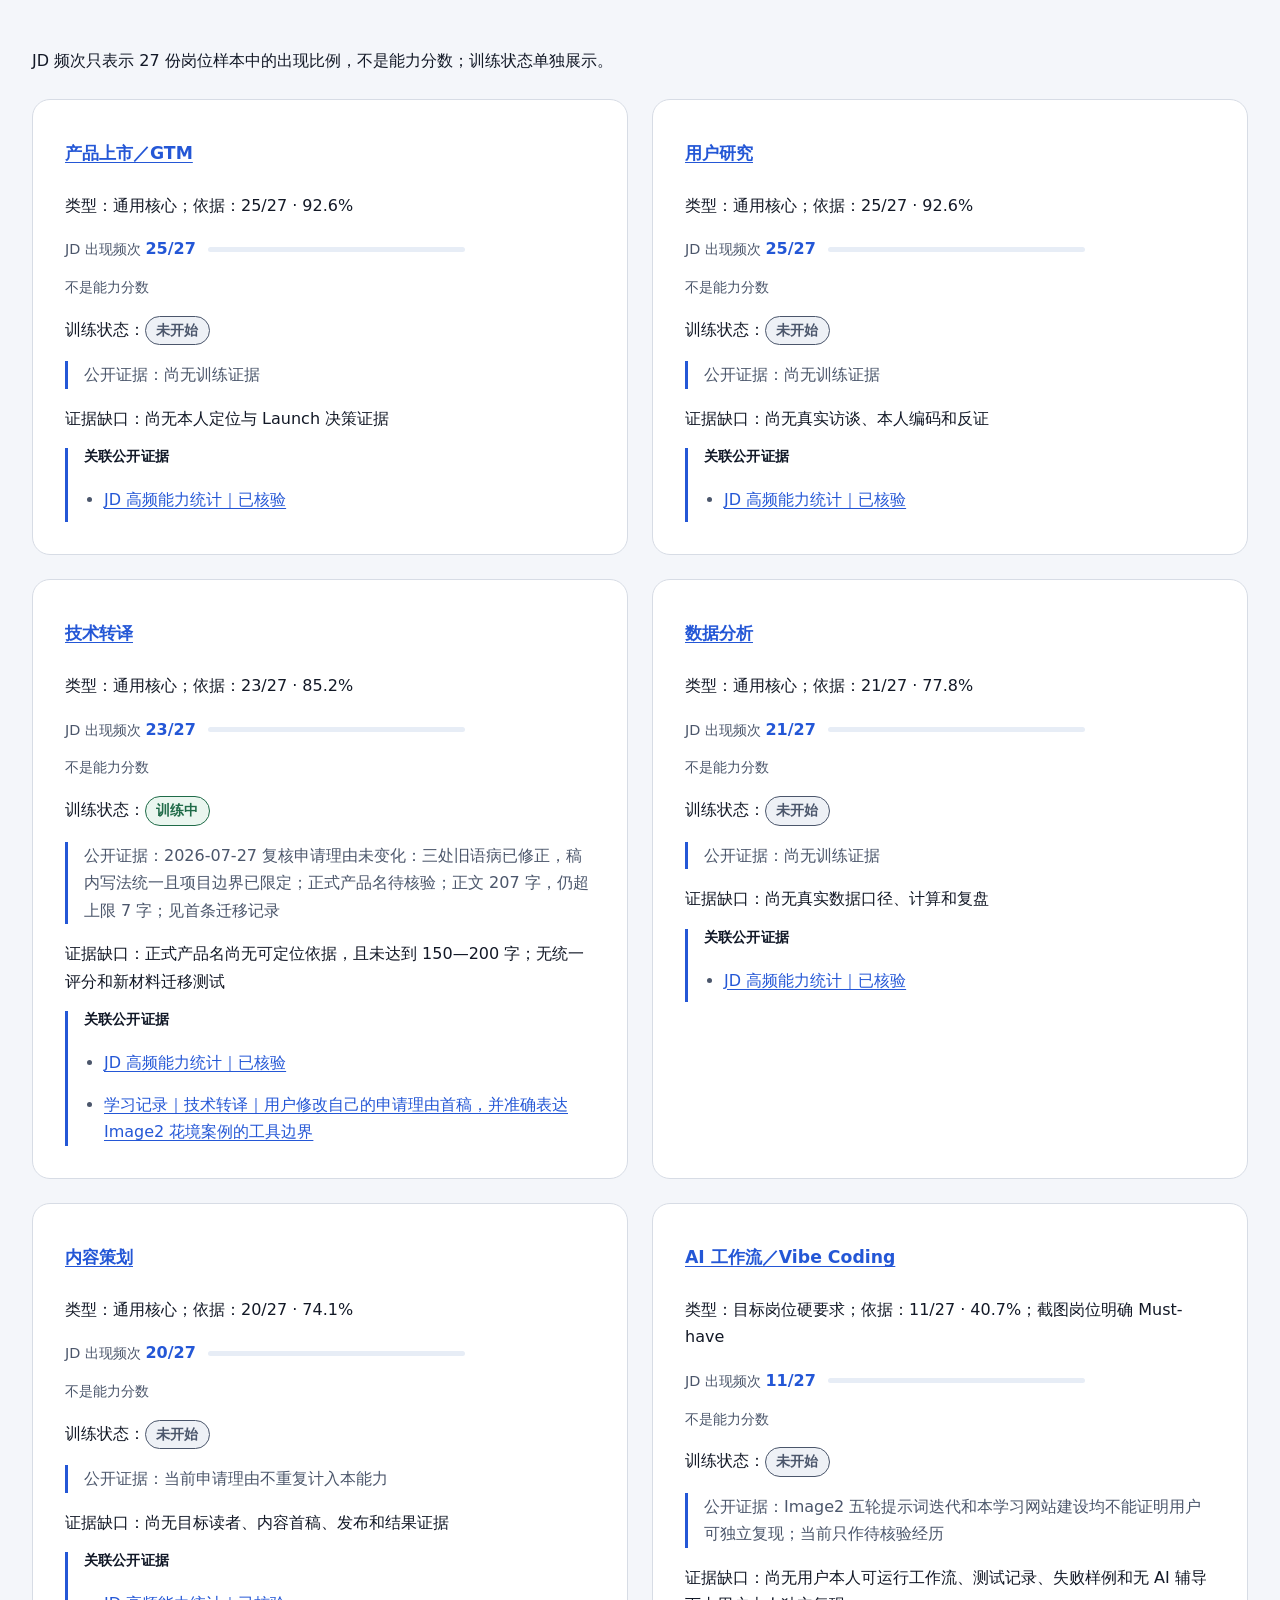
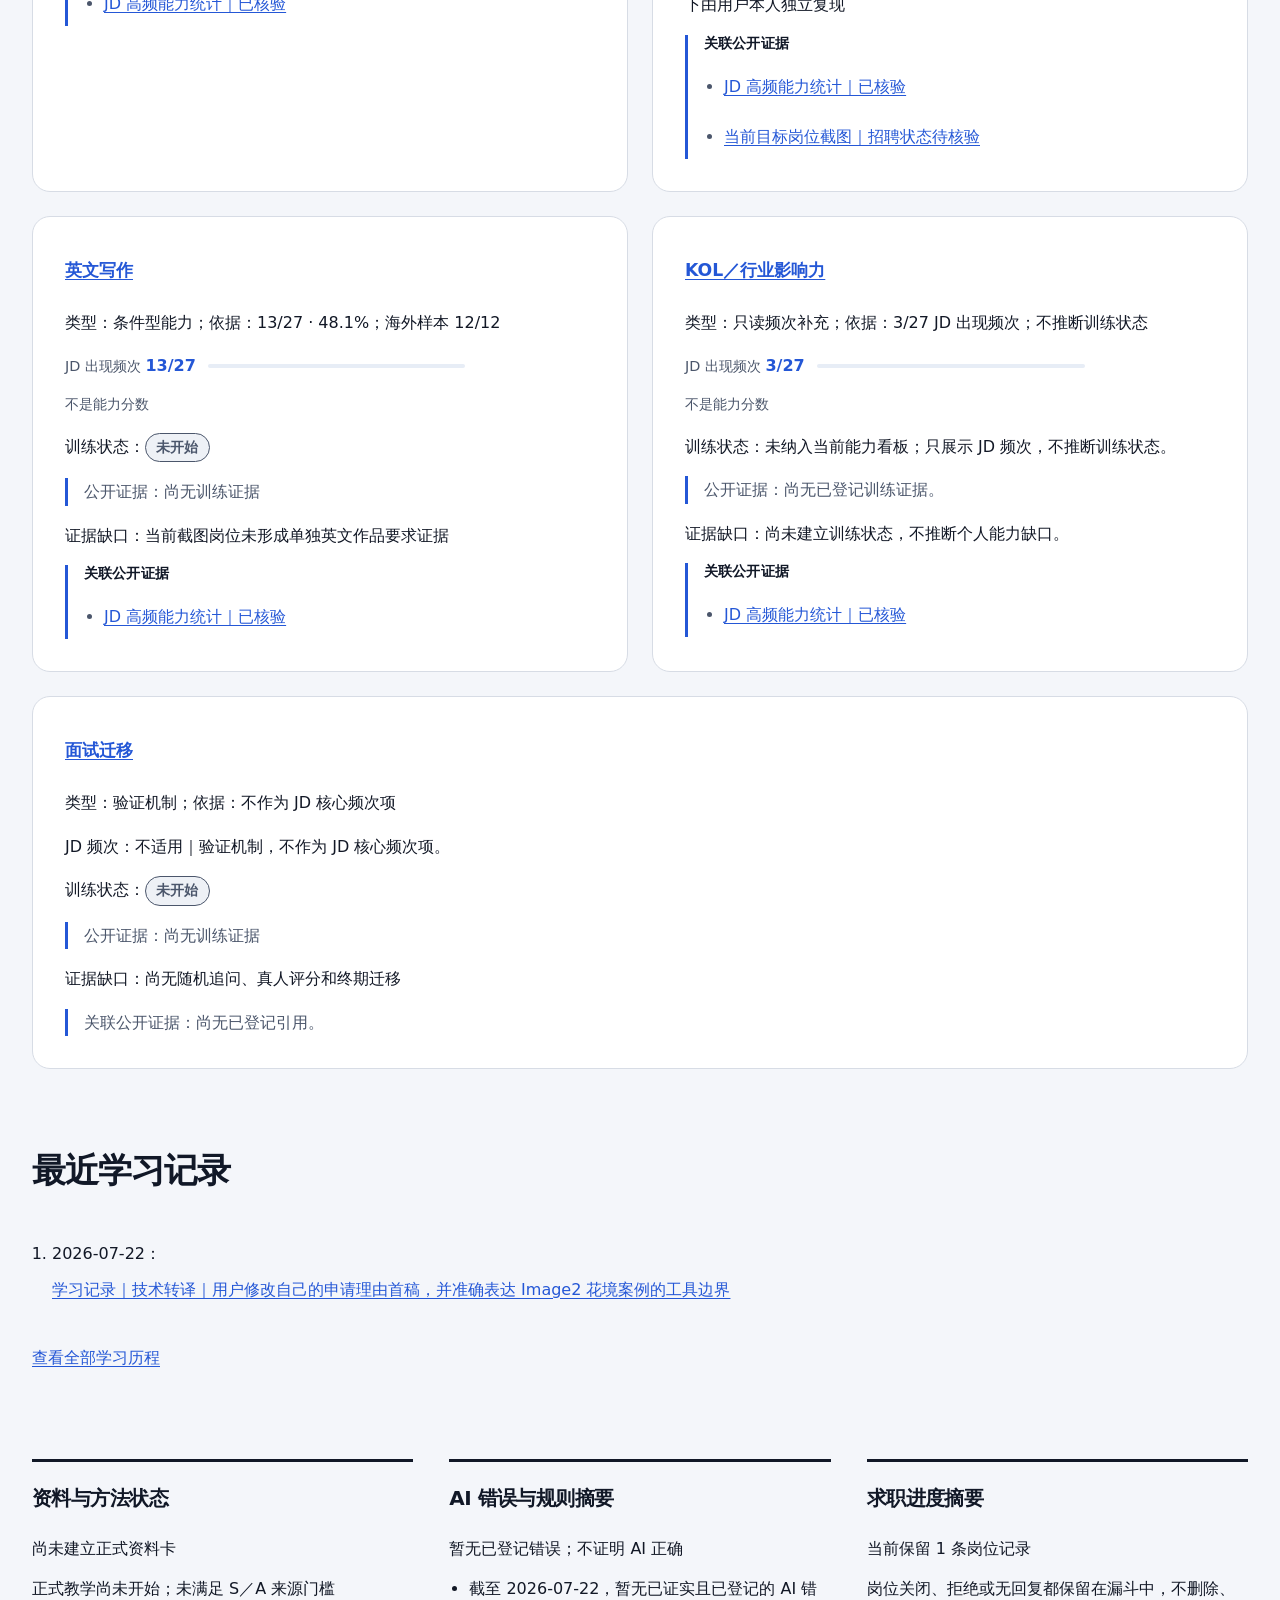
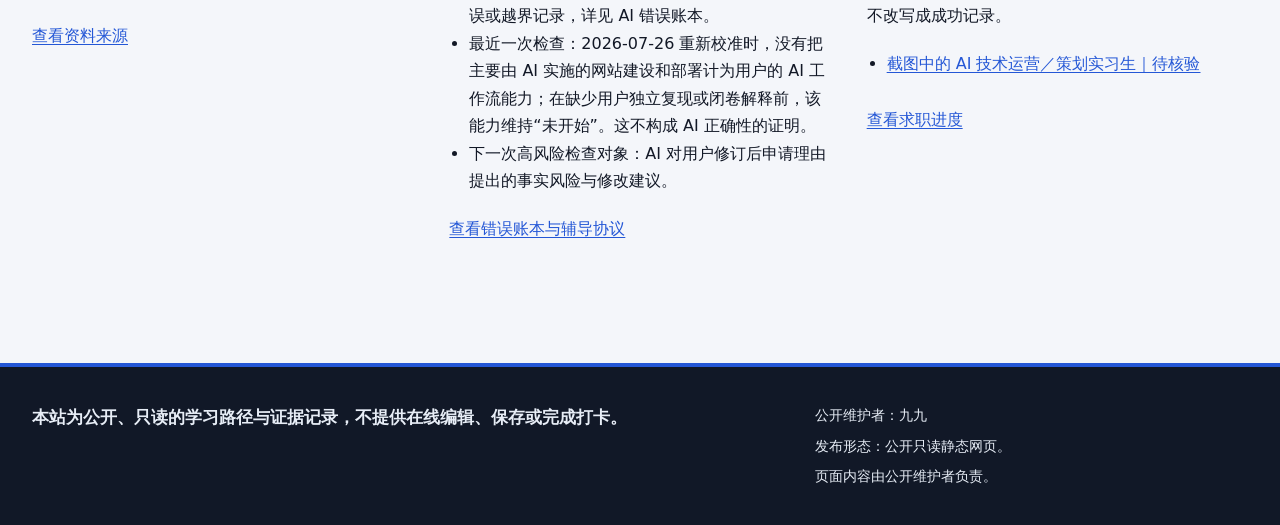
==== commit 482090b4: "Publish Jiujiu site identity" ====
--- a/index.html
+++ b/index.html
@@ -4,14 +4,14 @@
   <meta charset="utf-8">
   <meta name="viewport" content="width=device-width, initial-scale=1">
   <meta name="description" content="公开、只读的 AI 技术运营学习路径、能力证据与求职进度记录。">
-  <title>郭文旭｜AI 技术运营学习路径｜首页</title>
+  <title>九九｜AI 技术运营学习路径｜首页</title>
   <link rel="stylesheet" href="assets/site.css">
 </head>
 <body>
   <a class="skip-link" href="#main-content">跳到主要内容</a>
   <header class="site-header">
     <div class="page-shell site-header__bar">
-      <a class="site-identity" href="index.html">郭文旭｜AI 技术运营学习路径</a>
+      <a class="site-identity" href="index.html">九九｜AI 技术运营学习路径</a>
       <button class="nav-toggle" type="button" hidden data-nav-toggle aria-controls="site-navigation" aria-expanded="false">菜单</button>
       <nav id="site-navigation" class="site-nav" aria-label="主导航">
     <ul><li><a href="index.html" aria-current="page">首页</a></li><li><a href="learning.html">学习历程</a></li><li><a href="capabilities.html">能力证据</a></li><li><a href="sources.html">资料来源</a></li><li><a href="ai-errors.html">AI 错误与规则</a></li><li><a href="jobs.html">求职进度</a></li></ul>
@@ -259,7 +259,7 @@
         <p>本站为公开、只读的学习路径与证据记录，不提供在线编辑、保存或完成打卡。</p>
       </div>
       <div class="site-footer__details">
-        <p>公开维护者：郭文旭</p>
+        <p>公开维护者：九九</p>
         
         <p>发布形态：公开只读静态网页。</p>
         <p>页面内容由公开维护者负责。</p>
